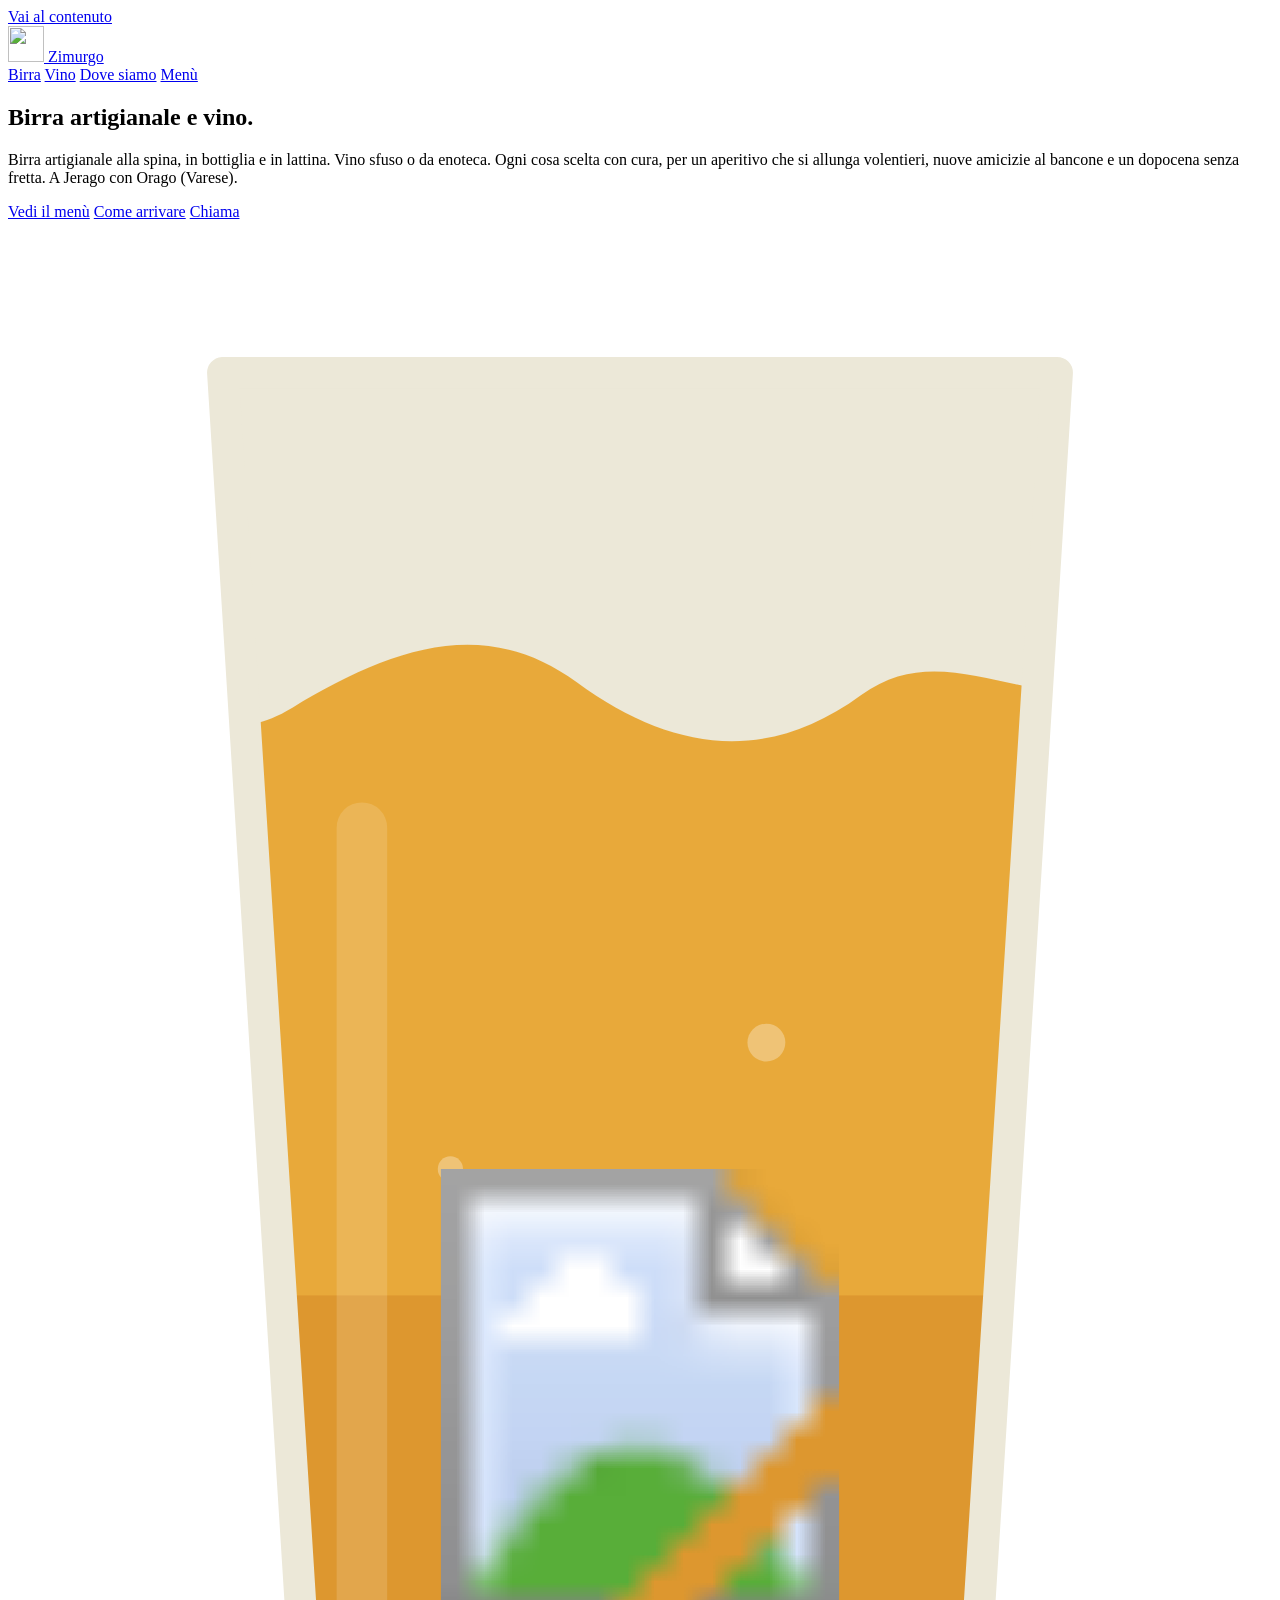
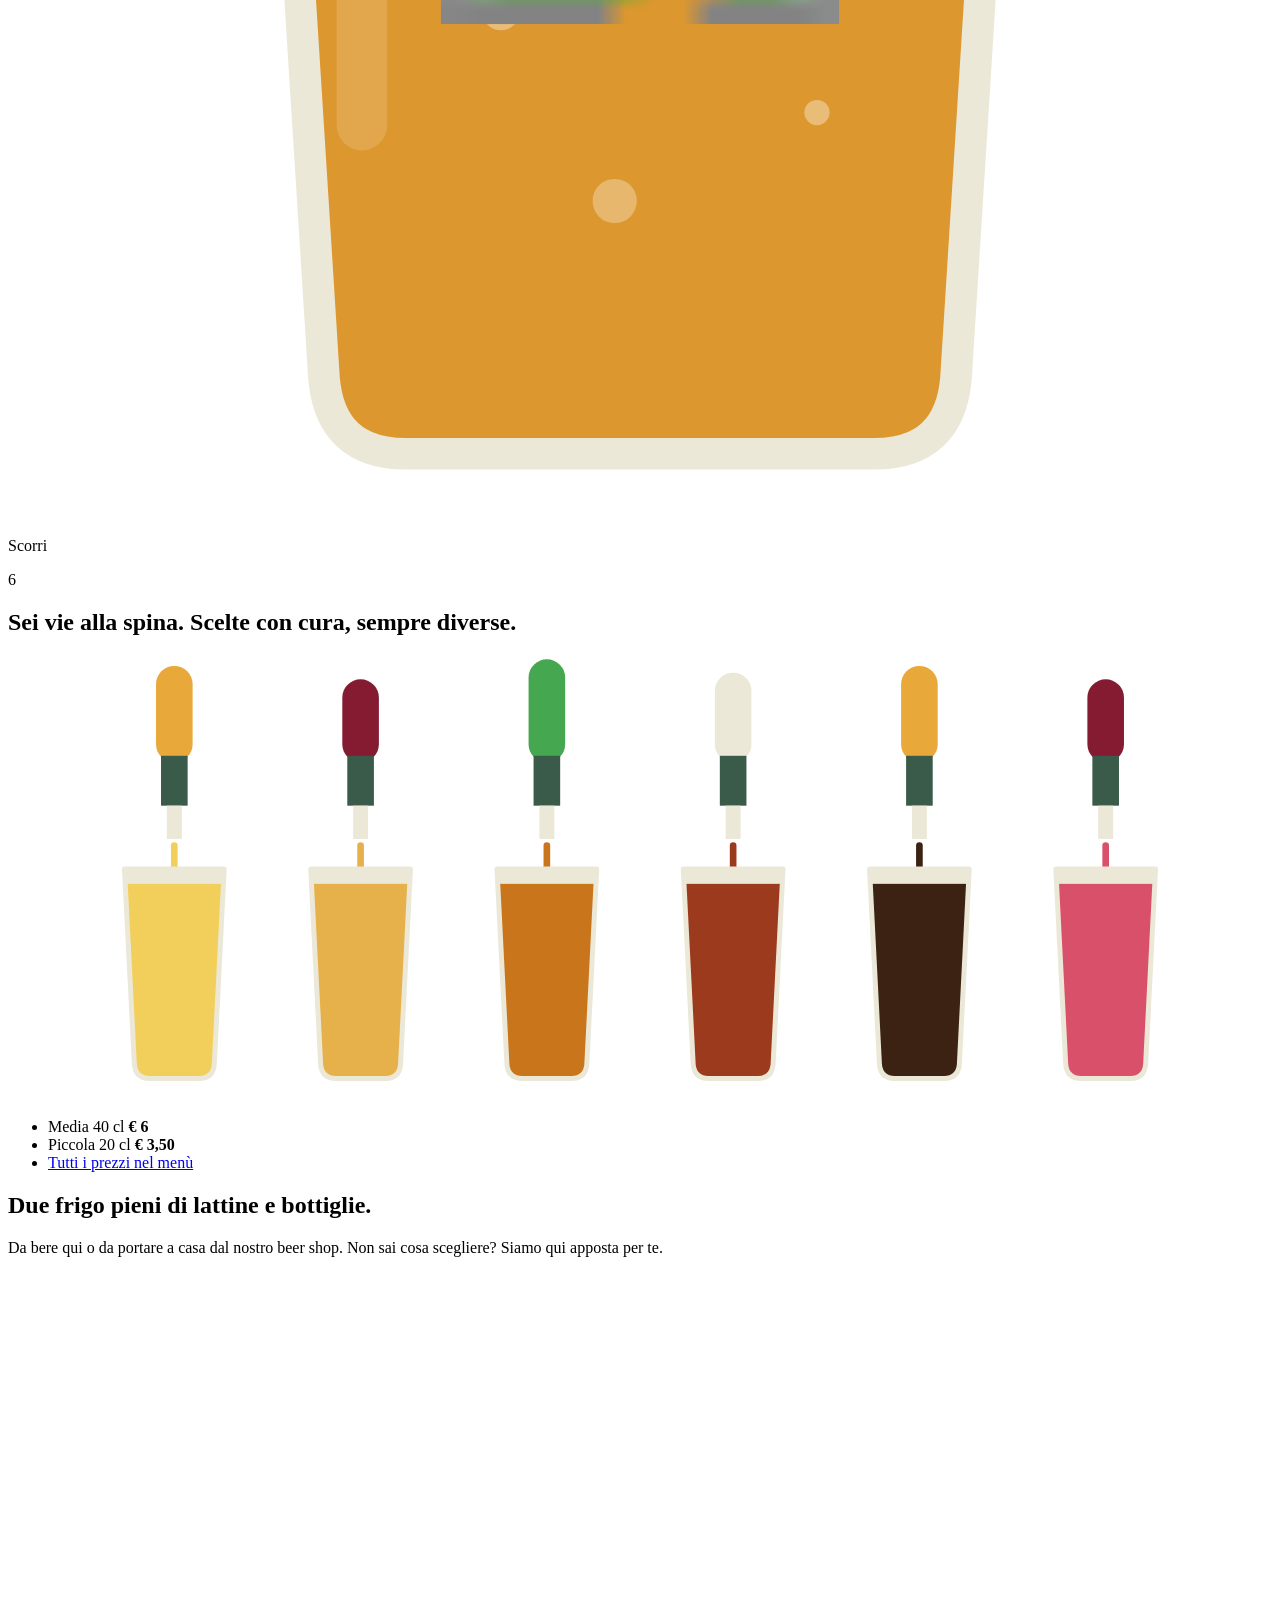
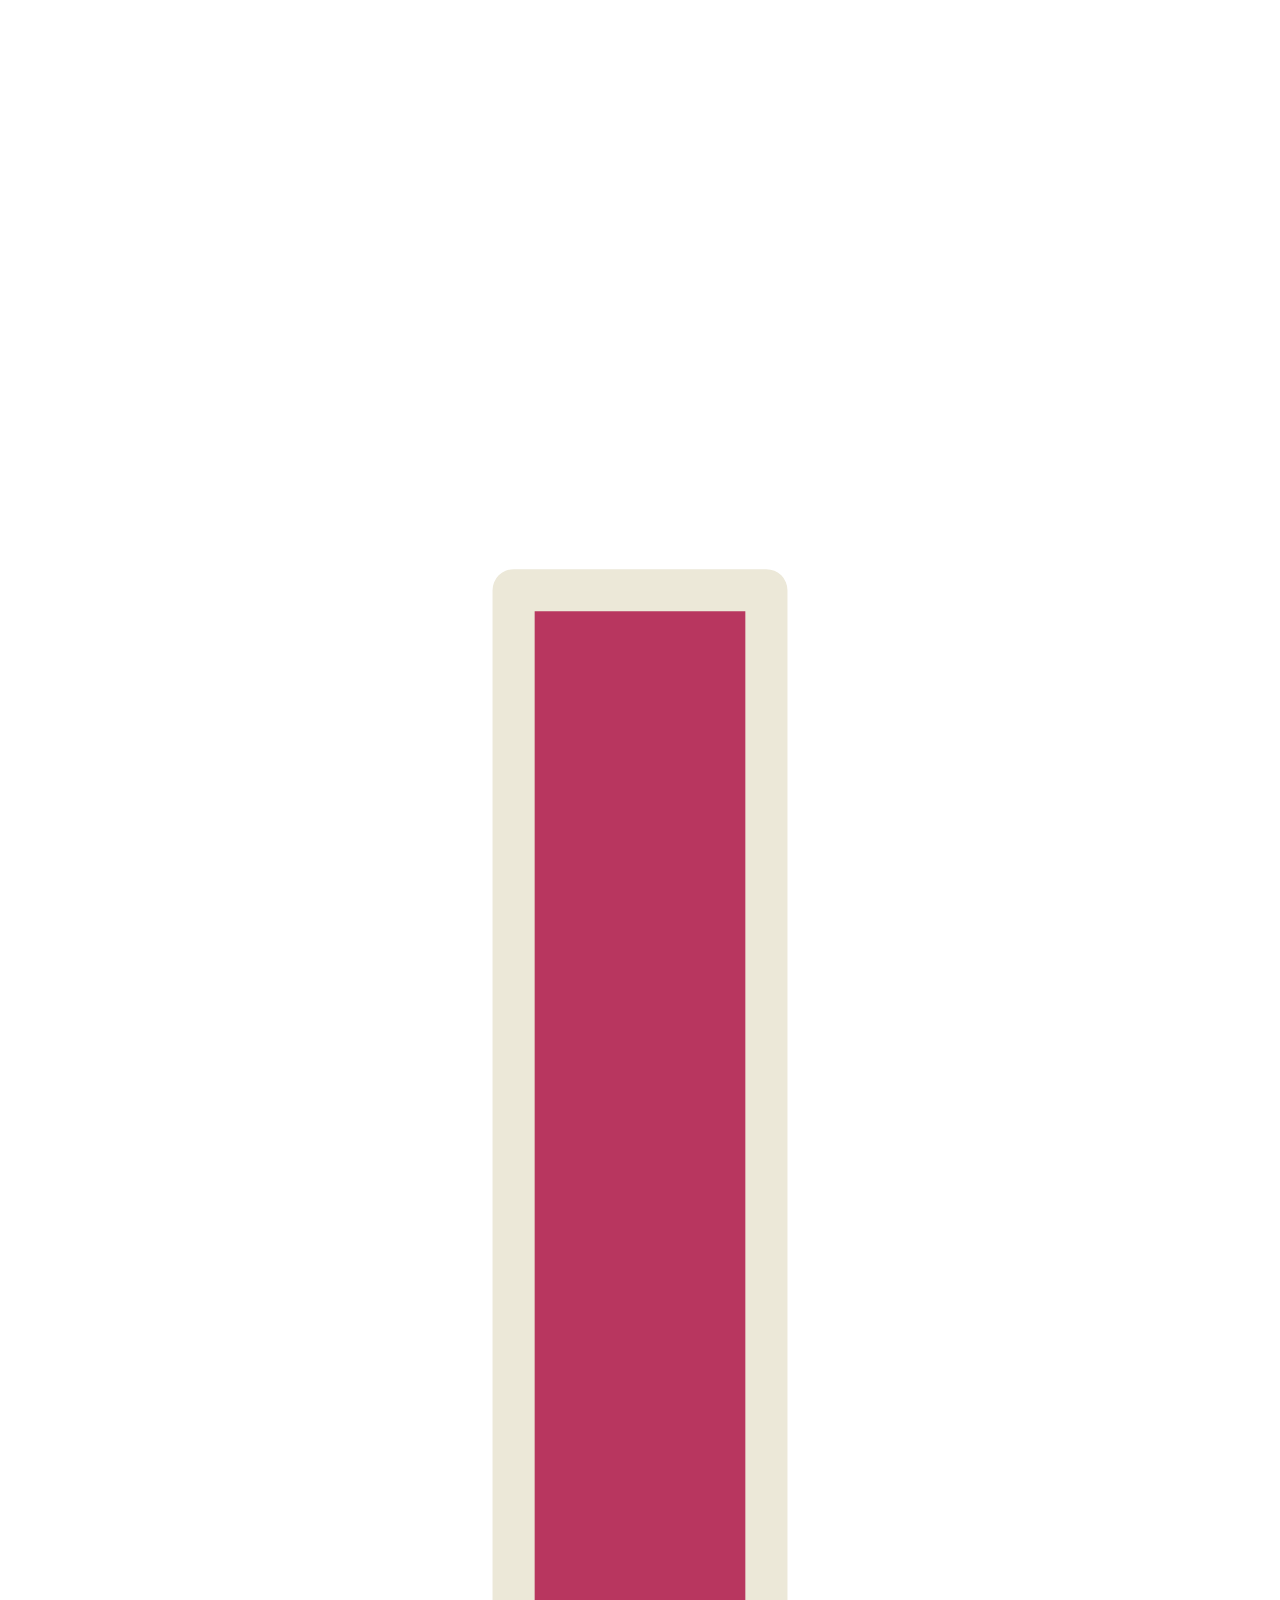
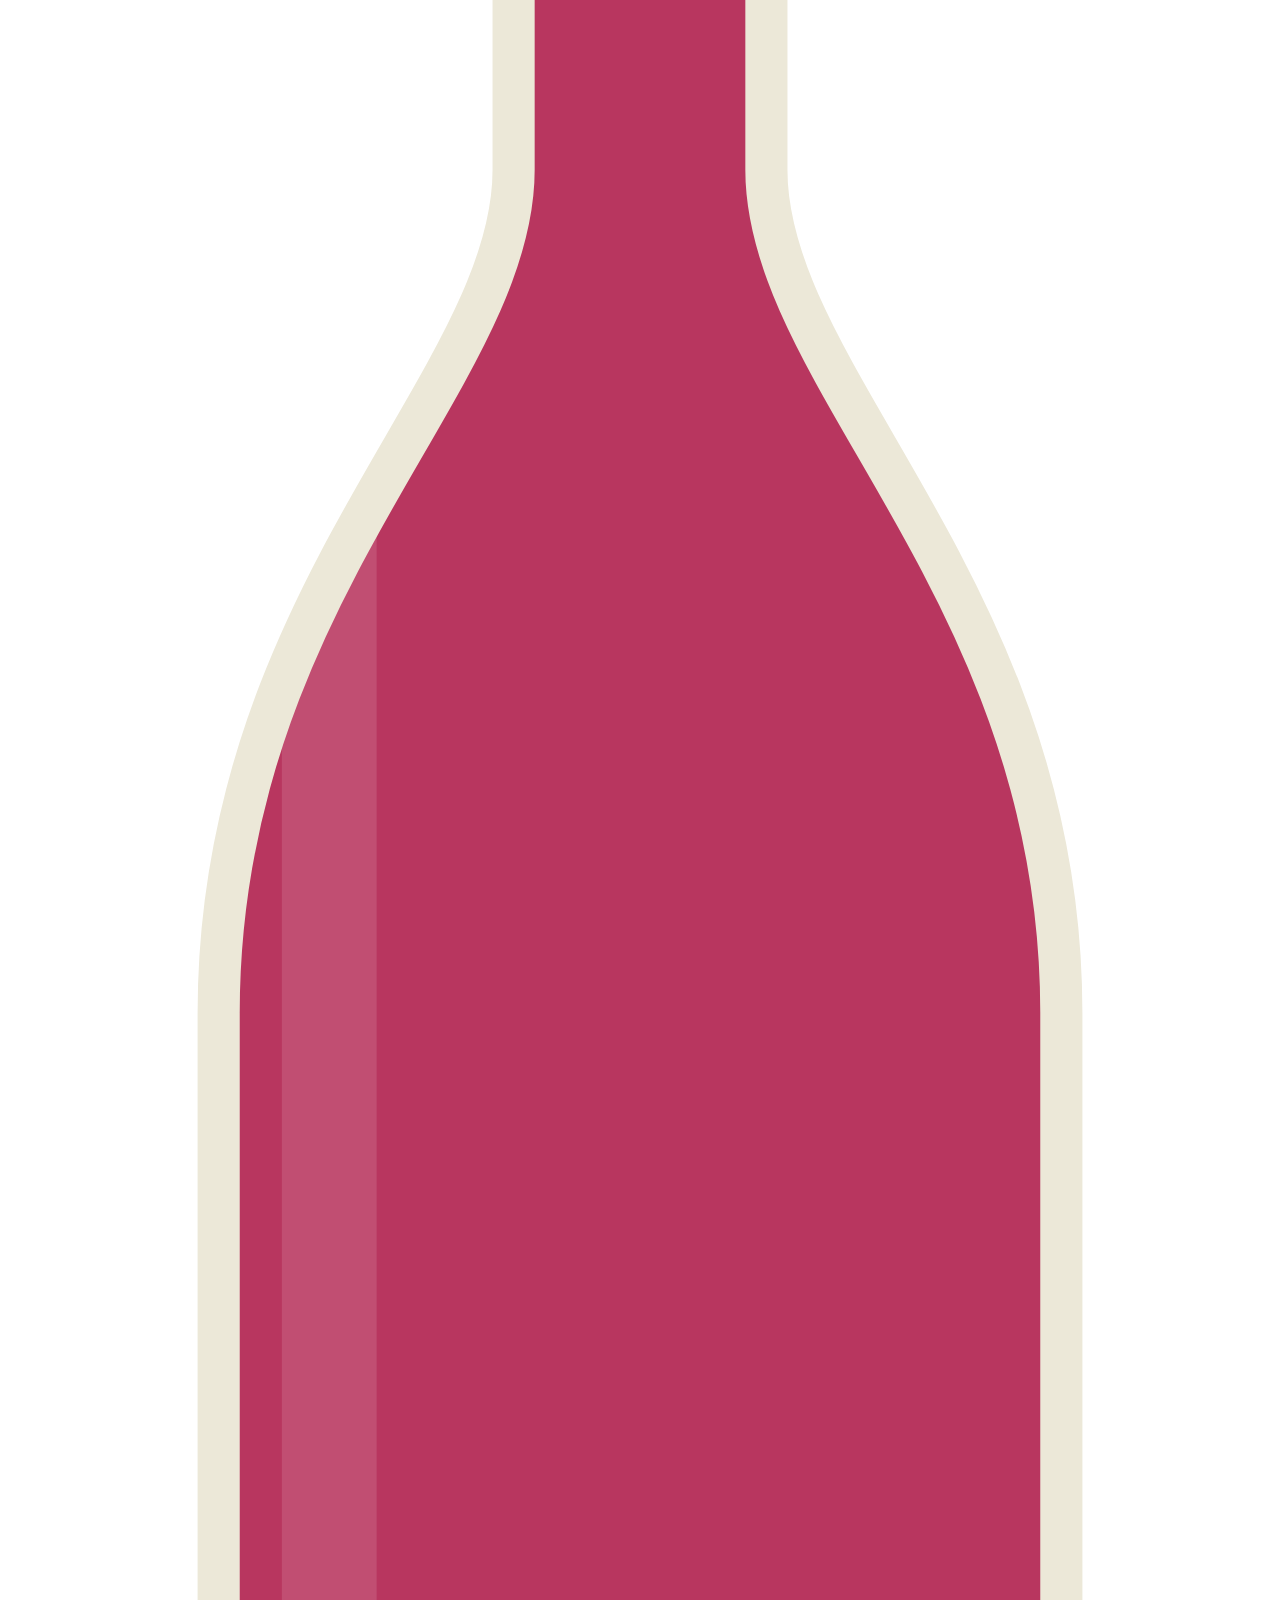
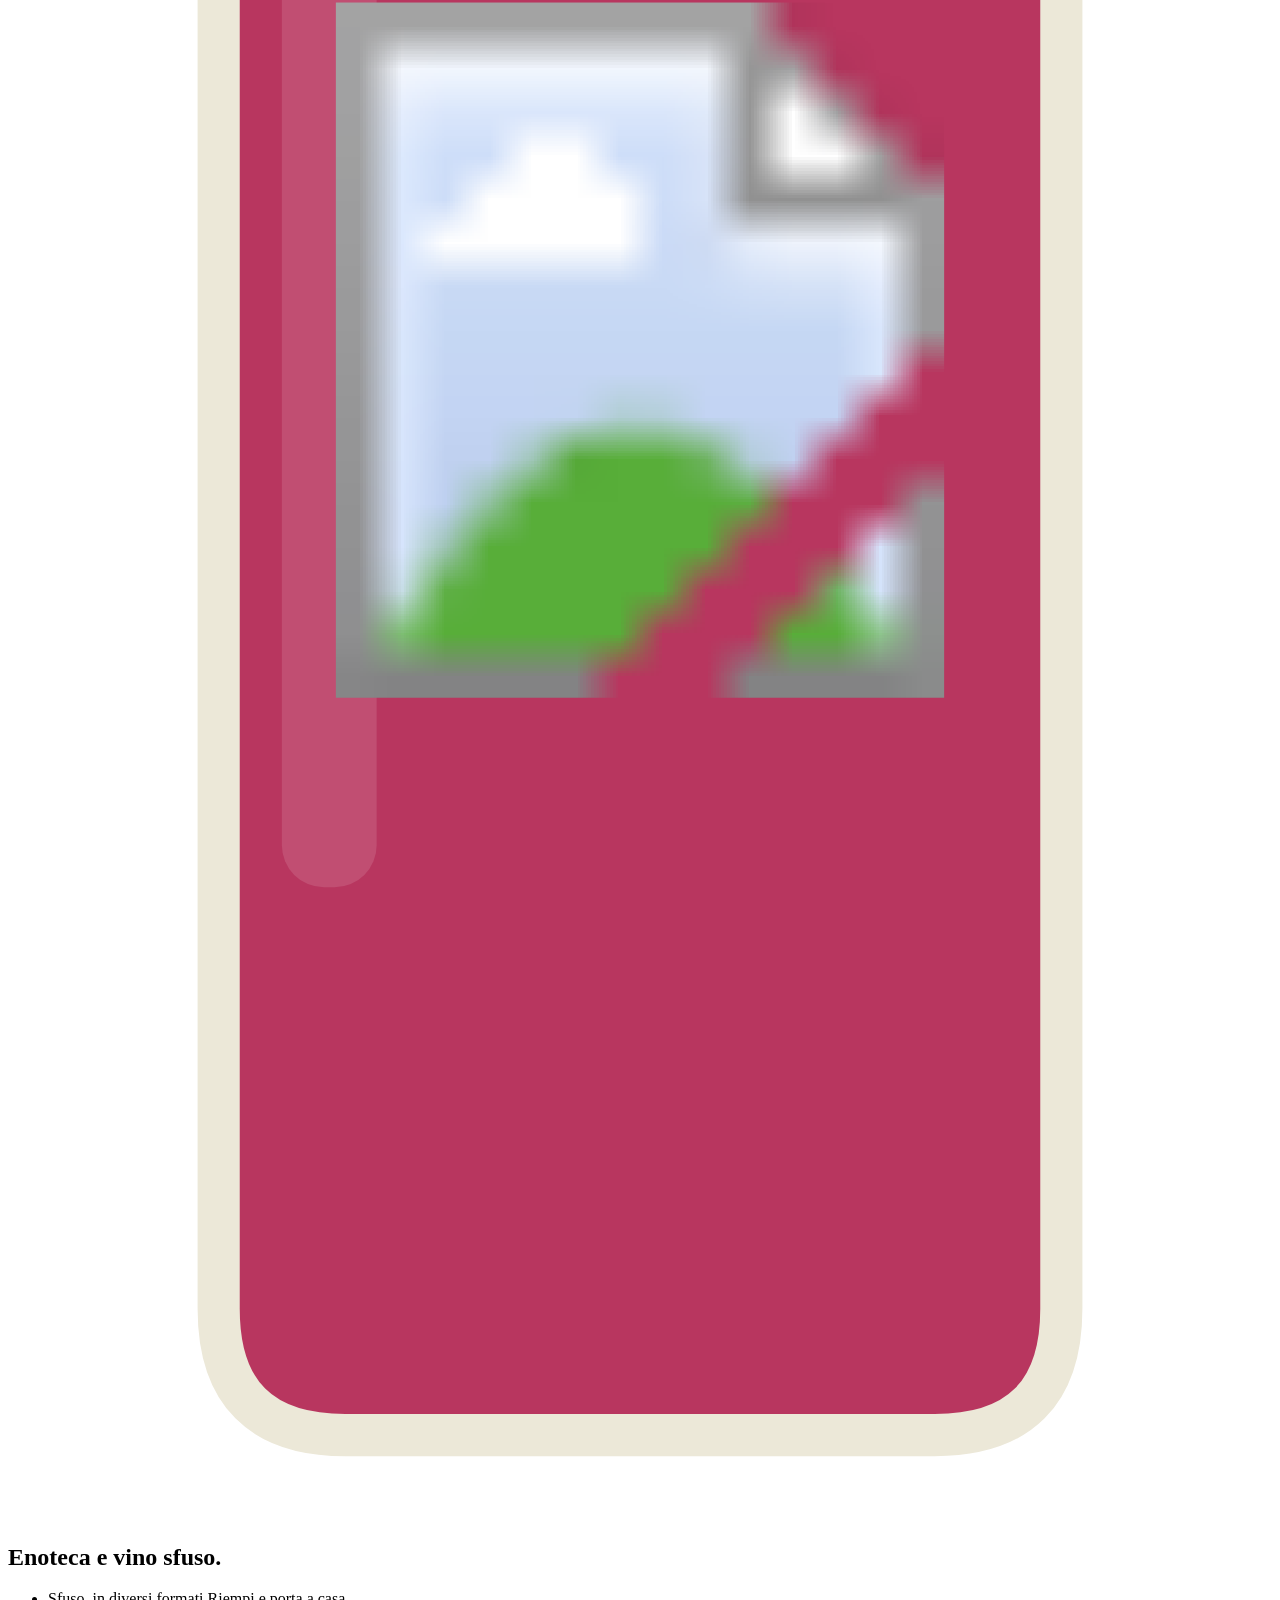
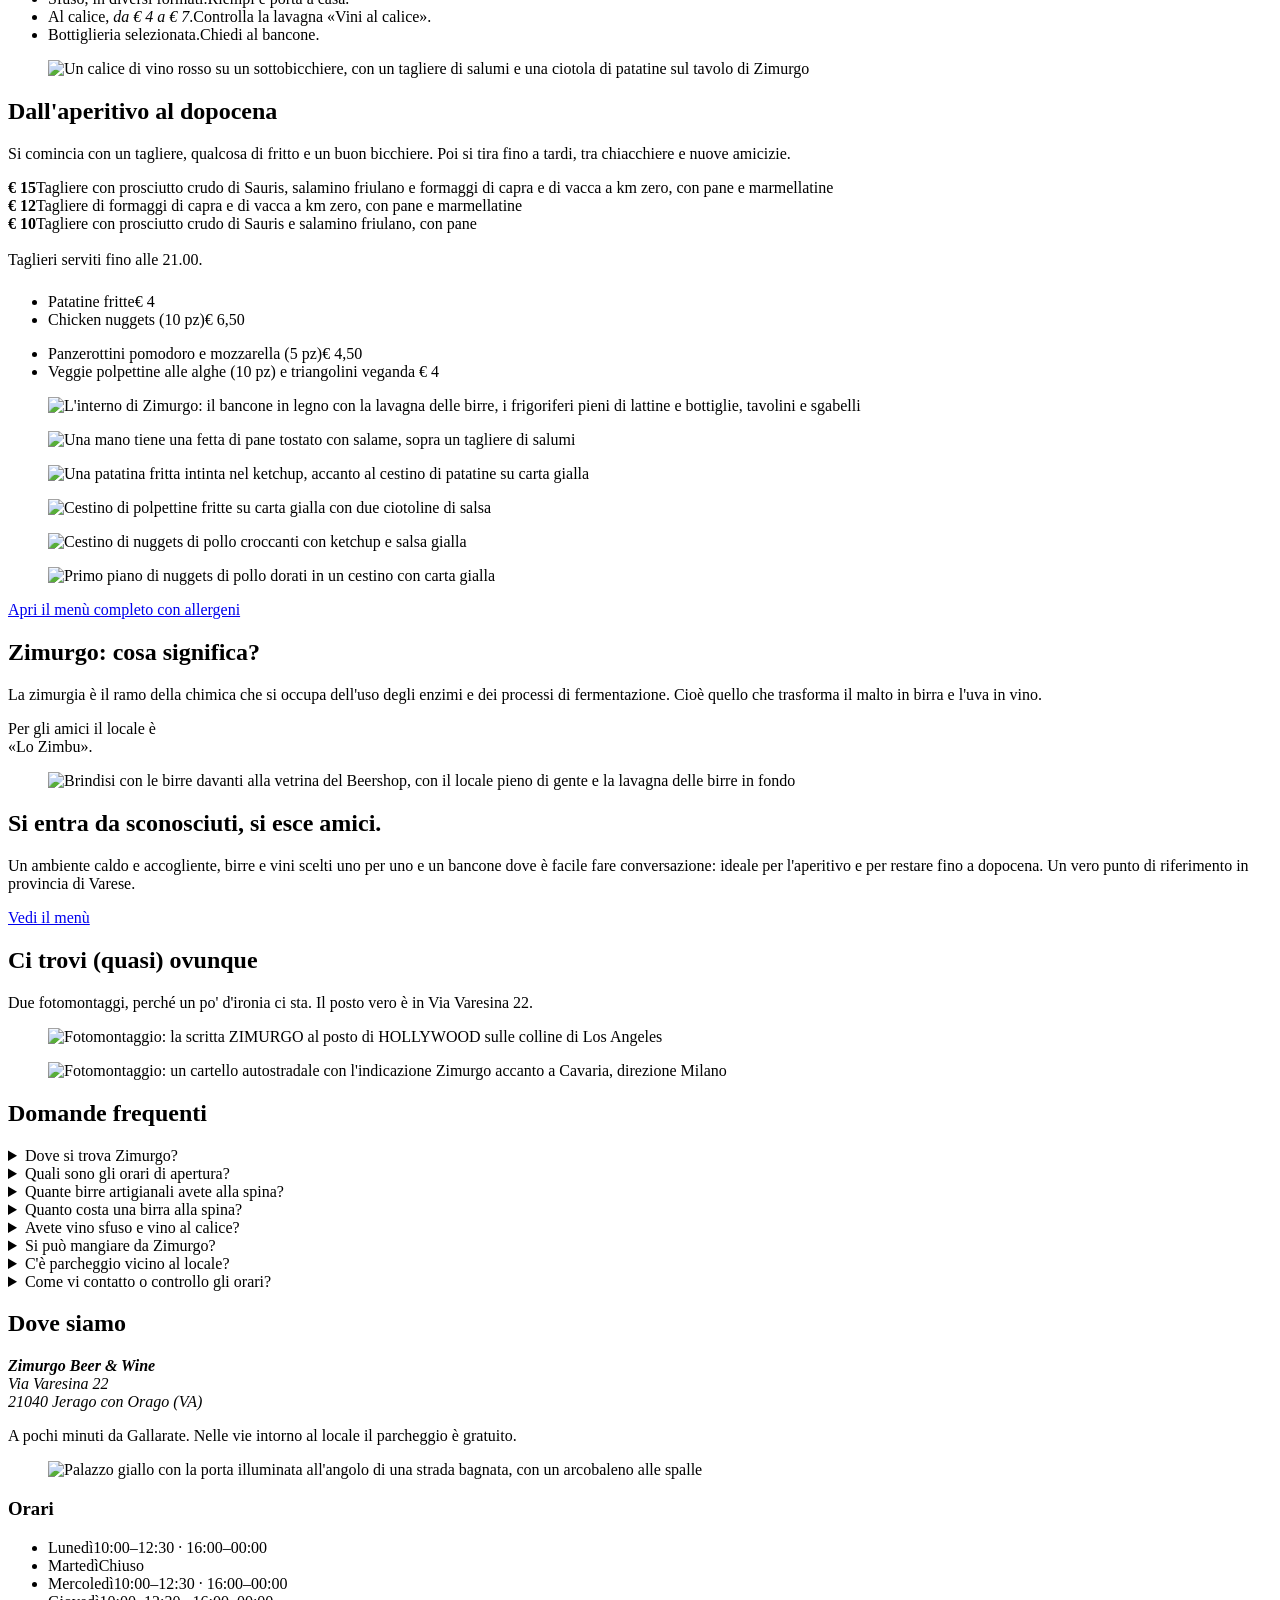
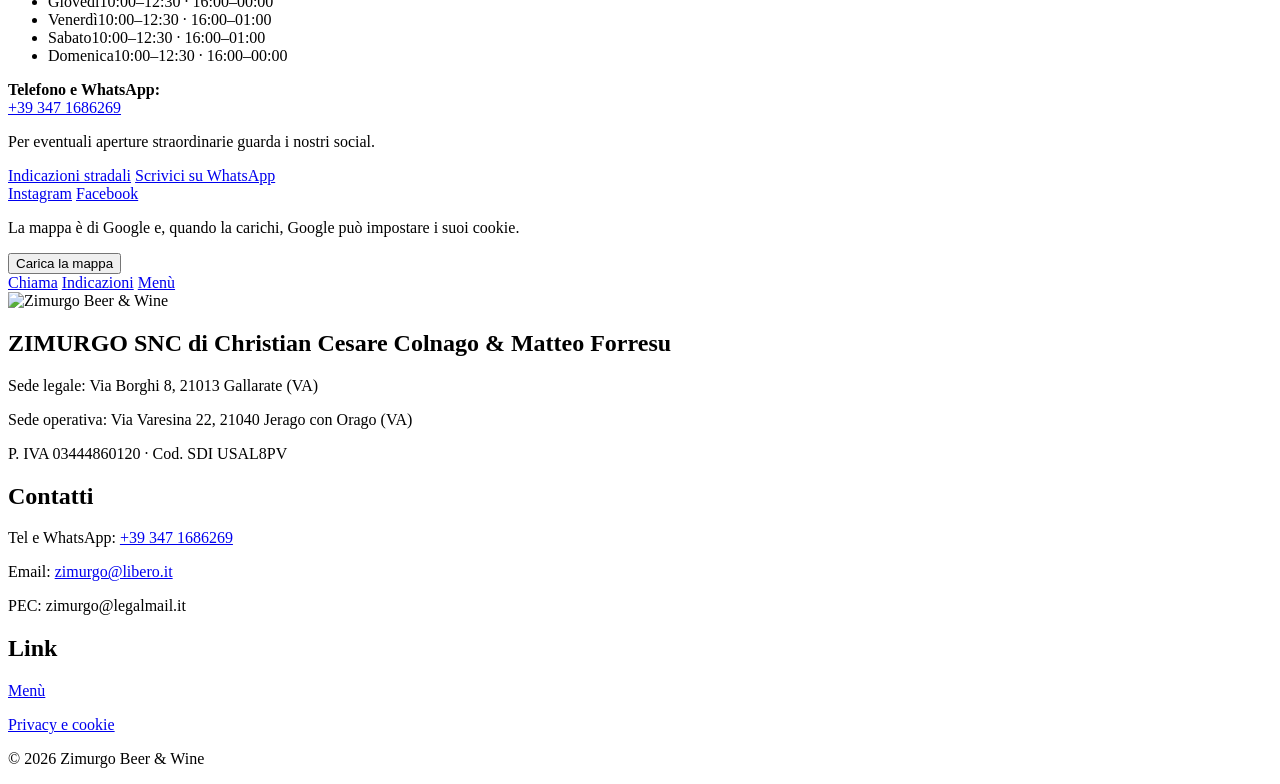
==== index.html @ d8962cb6 "Add files via upload" ====
<!doctype html>
<html lang="it">
<head>
<meta charset="utf-8">
<meta name="viewport" content="width=device-width, initial-scale=1">
<title>Zimurgo Beer &amp; Wine | Birra artigianale e vino a Jerago con Orago (Varese)</title>
<meta name="description" content="Birreria artigianale, enoteca e beer shop a Jerago con Orago (VA), vicino a Gallarate: 6 birre alla spina in rotazione, lattine e bottiglie, vino sfuso e al calice, taglieri e aperitivo.">
<link rel="canonical" href="https://www.zimurgo.it/">
<meta name="theme-color" content="#0f1f18">
<meta name="robots" content="index, follow, max-image-preview:large, max-snippet:-1">
<link rel="icon" href="favicon-32.png" sizes="32x32" type="image/png">
<link rel="icon" href="icon-192.png" sizes="192x192" type="image/png">
<link rel="apple-touch-icon" href="apple-touch-icon.png">
<link rel="preload" href="assets/fonts/display-black.woff" as="font" type="font/woff" crossorigin>
<link rel="stylesheet" href="assets/style.css">
<link rel="stylesheet" href="assets/scenes.css">

<meta property="og:type" content="website">
<meta property="og:locale" content="it_IT">
<meta property="og:site_name" content="Zimurgo Beer &amp; Wine">
<meta property="og:title" content="Zimurgo Beer &amp; Wine | Birra artigianale e vino a Jerago con Orago">
<meta property="og:description" content="6 birre artigianali alla spina in rotazione, lattine e bottiglie, vino sfuso e al calice. Birreria artigianale, beer shop ed enoteca in provincia di Varese.">
<meta property="og:url" content="https://www.zimurgo.it/">
<meta property="og:image" content="https://www.zimurgo.it/og-image.png">
<meta property="og:image:width" content="1200">
<meta property="og:image:height" content="630">
<meta property="og:image:alt" content="Zimurgo Beer &amp; Wine: birra artigianale e vino, alla spina e in bottiglia">
<meta name="twitter:card" content="summary_large_image">

<script type="application/ld+json">
{
  "@context": "https://schema.org",
  "@graph": [
    {
      "@type": ["BarOrPub", "LiquorStore"],
      "@id": "https://www.zimurgo.it/#locale",
      "name": "Zimurgo Beer & Wine",
      "alternateName": ["Zimurgo Beer Shop", "Lo Zimbu", "Zimurgo"],
      "description": "Birreria artigianale, beer shop ed enoteca a Jerago con Orago (Varese): birra artigianale alla spina (6 vie in rotazione), lattine e bottiglie, vino sfuso, vino al calice e bottiglieria selezionata. Taglieri e fritti per aperitivo e dopocena.",
      "url": "https://www.zimurgo.it/",
      "image": [
        "https://www.zimurgo.it/og-image.png",
        "https://www.zimurgo.it/images/interno-bancone.webp",
        "https://www.zimurgo.it/images/brindisi.webp",
        "https://www.zimurgo.it/images/vino-tagliere.webp"
      ],
      "logo": "https://www.zimurgo.it/assets/logo-verde.png",
      "telephone": "+39 347 1686269",
      "email": "zimurgo@libero.it",
      "priceRange": "€3–€15",
      "openingHoursSpecification": [
        { "@type": "OpeningHoursSpecification", "dayOfWeek": ["Monday", "Wednesday", "Thursday", "Friday", "Saturday", "Sunday"], "opens": "10:00", "closes": "12:30" },
        { "@type": "OpeningHoursSpecification", "dayOfWeek": ["Sunday", "Monday", "Wednesday", "Thursday"], "opens": "16:00", "closes": "00:00" },
        { "@type": "OpeningHoursSpecification", "dayOfWeek": ["Friday", "Saturday"], "opens": "16:00", "closes": "01:00" }
      ],
      "servesCuisine": ["Birra artigianale", "Vino", "Taglieri", "Finger food"],
      "hasMenu": "https://www.zimurgo.it/menu.html",
      "address": {
        "@type": "PostalAddress",
        "streetAddress": "Via Varesina 22",
        "addressLocality": "Jerago con Orago",
        "addressRegion": "VA",
        "postalCode": "21040",
        "addressCountry": "IT"
      },
      "areaServed": ["Jerago con Orago", "Gallarate", "Provincia di Varese"],
      "sameAs": [
        "https://www.instagram.com/zimurgobeer/",
        "https://www.facebook.com/745398318873587"
      ],
      "parentOrganization": { "@id": "https://www.zimurgo.it/#azienda" }
    },
    {
      "@type": "Organization",
      "@id": "https://www.zimurgo.it/#azienda",
      "legalName": "ZIMURGO SNC DI CHRISTIAN CESARE COLNAGO & MATTEO FORRESU",
      "name": "Zimurgo Beer & Wine",
      "vatID": "IT03444860120",
      "url": "https://www.zimurgo.it/",
      "email": "zimurgo@libero.it",
      "telephone": "+39 347 1686269"
    },
    {
      "@type": "WebSite",
      "@id": "https://www.zimurgo.it/#sito",
      "url": "https://www.zimurgo.it/",
      "name": "Zimurgo Beer & Wine",
      "inLanguage": "it-IT",
      "publisher": { "@id": "https://www.zimurgo.it/#azienda" }
    },
    {
      "@type": "FAQPage",
      "mainEntity": [
        {
          "@type": "Question",
          "name": "Dove si trova Zimurgo?",
          "acceptedAnswer": { "@type": "Answer", "text": "Zimurgo Beer & Wine è in Via Varesina 22 a Jerago con Orago (VA), a pochi minuti da Gallarate e facilmente raggiungibile da tutta la provincia di Varese." }
        },
        {
          "@type": "Question",
          "name": "Quali sono gli orari di apertura di Zimurgo?",
          "acceptedAnswer": { "@type": "Answer", "text": "Martedì chiuso. Gli altri giorni siamo aperti la mattina dalle 10:00 alle 12:30 e il pomeriggio e la sera dalle 16:00 alle 00:00 da domenica a giovedì, dalle 16:00 all'1:00 il venerdì e il sabato. Per aperture straordinarie guarda Instagram e Facebook." }
        },
        {
          "@type": "Question",
          "name": "Quante birre artigianali avete alla spina?",
          "acceptedAnswer": { "@type": "Answer", "text": "Sei vie alla spina in continua rotazione, più due frigoriferi pieni di lattine e bottiglie di birra artigianale. L'elenco aggiornato è sulla lavagna in locale." }
        },
        {
          "@type": "Question",
          "name": "Quanto costa una birra alla spina?",
          "acceptedAnswer": { "@type": "Answer", "text": "La birra media da 40 cl costa 6 euro e la piccola da 20 cl costa 3,50 euro. Per le birre contrassegnate sulla lavagna il prezzo sale a 6,50 o 7 euro (40 cl) e a 4 o 4,50 euro (20 cl)." }
        },
        {
          "@type": "Question",
          "name": "Avete vino sfuso e vino al calice?",
          "acceptedAnswer": { "@type": "Answer", "text": "Sì. Il vino sfuso è disponibile in diversi formati, i vini in mescita al calice vanno da 4 a 7 euro e c'è anche una bottiglieria selezionata." }
        },
        {
          "@type": "Question",
          "name": "Si può mangiare da Zimurgo?",
          "acceptedAnswer": { "@type": "Answer", "text": "Sì: taglieri di prosciutto crudo, salame e formaggi (fino alle 21.00), patatine fritte, chicken nuggets, polpettine veggie, panzerottini e triangolini vegani, con diverse salse." }
        },
        {
          "@type": "Question",
          "name": "C'è parcheggio vicino al locale?",
          "acceptedAnswer": { "@type": "Answer", "text": "Sì, nelle vie intorno al locale il parcheggio è gratuito." }
        },
        {
          "@type": "Question",
          "name": "Come si contatta Zimurgo?",
          "acceptedAnswer": { "@type": "Answer", "text": "Telefono e WhatsApp: +39 347 1686269. Per eventuali aperture straordinarie ci sono le pagine Instagram (@zimurgobeer) e Facebook." }
        }
      ]
    }
  ]
}
</script>
</head>
<body>
<a class="skip" href="#contenuto">Vai al contenuto</a>

<header class="site-head">
  <div class="wrap">
    <a class="brand" href="./" aria-label="Zimurgo Beer &amp; Wine, home">
      <img src="assets/logo-verde-sm.png" alt="" width="36" height="36">
      Zimurgo
    </a>
    <nav class="nav" aria-label="Principale">
      <a href="#birra">Birra</a>
      <a href="#vino">Vino</a>
      <a href="#dove">Dove siamo</a>
      <a class="nav-pill" href="menu.html">Menù</a>
    </nav>
  </div>
</header>

<main id="contenuto">

<section class="scene scene--hero" data-scene="hero" style="--h:320svh">
  <div class="stage">
    <div class="hero-copy">
      <h1>Birra artigianale e vino.</h1>
      <p class="lead">Birra artigianale alla spina, in bottiglia e in lattina. Vino sfuso o da enoteca. Ogni cosa scelta con cura, per un aperitivo che si allunga volentieri, nuove amicizie al bancone e un dopocena senza fretta. A Jerago con Orago (Varese).</p>
      <div class="btn-row">
        <a class="btn btn--main" href="menu.html">Vedi il menù</a>
        <a class="btn" href="https://www.google.com/maps/dir/?api=1&amp;destination=Via+Varesina+22,+21040+Jerago+con+Orago+VA" target="_blank" rel="noopener">Come arrivare</a>
        <a class="btn" href="tel:+393471686269" target="_top">Chiama</a>
      </div>
    </div>
    <div class="glass" aria-hidden="true">
      <svg viewBox="0 0 200 300">
        <defs><clipPath id="pint"><path d="M34 24H166L150 278Q149 290 137 290H63Q51 290 50 278Z"/></clipPath></defs>
        <g clip-path="url(#pint)">
          <rect x="20" y="60" width="160" height="240" fill="#e8a93a"/>
          <rect x="20" y="170" width="160" height="130" fill="#c9751c" opacity=".35"/>
          <path d="M20 24H180V70C165 82 150 64 135 75S105 84 90 73 60 68 45 77 28 70 20 72Z" fill="#ece8d8"/>
          <circle cx="78" cy="220" r="3" fill="#fff" opacity=".35"/><circle cx="112" cy="190" r="2.5" fill="#fff" opacity=".35"/><circle cx="96" cy="250" r="3.5" fill="#fff" opacity=".3"/><circle cx="128" cy="236" r="2" fill="#fff" opacity=".35"/><circle cx="70" cy="150" r="2" fill="#fff" opacity=".3"/><circle cx="120" cy="130" r="3" fill="#fff" opacity=".3"/>
          <image href="assets/logo-verde.png" x="64" y="150" width="72" height="72"/>
          <rect x="52" y="92" width="8" height="150" rx="4" fill="#fff" opacity=".14"/>
        </g>
        <path d="M34 24H166L150 278Q149 290 137 290H63Q51 290 50 278Z" fill="none" stroke="#ece8d8" stroke-width="5" stroke-linejoin="round"/>
      </svg>
    </div>
    <div class="flood" aria-hidden="true"></div>
    <p class="scroll-hint" aria-hidden="true">Scorri</p>
  </div>
</section>

<section class="scene scene--taps" id="birra" data-scene="taps" style="--h:380svh">
  <div class="stage">
    <div class="fade-in" aria-hidden="true"></div>
    <p class="big-num" aria-hidden="true">6</p>
    <h2><span class="sr">Sei </span>vie alla spina. Scelte con cura, sempre diverse.</h2>
    <svg class="tapsvg" viewBox="0 0 760 266" role="img" aria-label="Sei vie alla spina, sei bicchieri: chiara, torbida, ambrata, rossa, scura, acida"><defs><clipPath id="gl0"><path d="M70 128H130L124 246Q123 254 115 254H85Q77 254 76 246Z"/></clipPath><clipPath id="gl1"><path d="M182 128H242L236 246Q235 254 227 254H197Q189 254 188 246Z"/></clipPath><clipPath id="gl2"><path d="M294 128H354L348 246Q347 254 339 254H309Q301 254 300 246Z"/></clipPath><clipPath id="gl3"><path d="M406 128H466L460 246Q459 254 451 254H421Q413 254 412 246Z"/></clipPath><clipPath id="gl4"><path d="M518 128H578L572 246Q571 254 563 254H533Q525 254 524 246Z"/></clipPath><clipPath id="gl5"><path d="M630 128H690L684 246Q683 254 675 254H645Q637 254 636 246Z"/></clipPath></defs>
        <g class="tap" data-i="0"><rect x="89" y="6" width="22" height="58" rx="11" fill="#e8a93a"/><rect x="92" y="60" width="16" height="30" fill="#3a5a4a"/><rect x="95.5" y="90" width="9" height="20" fill="#ece8d8"/><rect class="stream" x="98" y="112" width="4" height="140" rx="2" fill="#f2cf5b"/><g clip-path="url(#gl0)"><g class="liq"><rect x="68" y="128" width="64" height="132" fill="#f2cf5b"/><rect x="68" y="128" width="64" height="9" fill="#ece8d8"/></g></g><path d="M70 128H130L124 246Q123 254 115 254H85Q77 254 76 246Z" fill="none" stroke="#ece8d8" stroke-width="3" stroke-linejoin="round"/></g>
        <g class="tap" data-i="1"><rect x="201" y="14" width="22" height="50" rx="11" fill="#841b30"/><rect x="204" y="60" width="16" height="30" fill="#3a5a4a"/><rect x="207.5" y="90" width="9" height="20" fill="#ece8d8"/><rect class="stream" x="210" y="112" width="4" height="140" rx="2" fill="#e6b04a"/><g clip-path="url(#gl1)"><g class="liq"><rect x="180" y="128" width="64" height="132" fill="#e6b04a"/><rect x="180" y="128" width="64" height="9" fill="#ece8d8"/></g></g><path d="M182 128H242L236 246Q235 254 227 254H197Q189 254 188 246Z" fill="none" stroke="#ece8d8" stroke-width="3" stroke-linejoin="round"/></g>
        <g class="tap" data-i="2"><rect x="313" y="2" width="22" height="62" rx="11" fill="#45a74f"/><rect x="316" y="60" width="16" height="30" fill="#3a5a4a"/><rect x="319.5" y="90" width="9" height="20" fill="#ece8d8"/><rect class="stream" x="322" y="112" width="4" height="140" rx="2" fill="#c9751c"/><g clip-path="url(#gl2)"><g class="liq"><rect x="292" y="128" width="64" height="132" fill="#c9751c"/><rect x="292" y="128" width="64" height="9" fill="#ece8d8"/></g></g><path d="M294 128H354L348 246Q347 254 339 254H309Q301 254 300 246Z" fill="none" stroke="#ece8d8" stroke-width="3" stroke-linejoin="round"/></g>
        <g class="tap" data-i="3"><rect x="425" y="10" width="22" height="54" rx="11" fill="#ece8d8"/><rect x="428" y="60" width="16" height="30" fill="#3a5a4a"/><rect x="431.5" y="90" width="9" height="20" fill="#ece8d8"/><rect class="stream" x="434" y="112" width="4" height="140" rx="2" fill="#9c3a1d"/><g clip-path="url(#gl3)"><g class="liq"><rect x="404" y="128" width="64" height="132" fill="#9c3a1d"/><rect x="404" y="128" width="64" height="9" fill="#ece8d8"/></g></g><path d="M406 128H466L460 246Q459 254 451 254H421Q413 254 412 246Z" fill="none" stroke="#ece8d8" stroke-width="3" stroke-linejoin="round"/></g>
        <g class="tap" data-i="4"><rect x="537" y="6" width="22" height="58" rx="11" fill="#e8a93a"/><rect x="540" y="60" width="16" height="30" fill="#3a5a4a"/><rect x="543.5" y="90" width="9" height="20" fill="#ece8d8"/><rect class="stream" x="546" y="112" width="4" height="140" rx="2" fill="#3b2212"/><g clip-path="url(#gl4)"><g class="liq"><rect x="516" y="128" width="64" height="132" fill="#3b2212"/><rect x="516" y="128" width="64" height="9" fill="#ece8d8"/></g></g><path d="M518 128H578L572 246Q571 254 563 254H533Q525 254 524 246Z" fill="none" stroke="#ece8d8" stroke-width="3" stroke-linejoin="round"/></g>
        <g class="tap" data-i="5"><rect x="649" y="14" width="22" height="50" rx="11" fill="#841b30"/><rect x="652" y="60" width="16" height="30" fill="#3a5a4a"/><rect x="655.5" y="90" width="9" height="20" fill="#ece8d8"/><rect class="stream" x="658" y="112" width="4" height="140" rx="2" fill="#d9506b"/><g clip-path="url(#gl5)"><g class="liq"><rect x="628" y="128" width="64" height="132" fill="#d9506b"/><rect x="628" y="128" width="64" height="9" fill="#ece8d8"/></g></g><path d="M630 128H690L684 246Q683 254 675 254H645Q637 254 636 246Z" fill="none" stroke="#ece8d8" stroke-width="3" stroke-linejoin="round"/></g>
        </svg>
    <ul class="chips">
      <li>Media 40 cl <strong>€ 6</strong></li>
      <li>Piccola 20 cl <strong>€ 3,50</strong></li>
      <li><a href="menu.html">Tutti i prezzi nel menù</a></li>
    </ul>
  </div>
</section>

<section class="scene scene--fridges" data-scene="fridges" style="--h:260svh">
  <div class="stage">
    <h2>Due frigo pieni di lattine e bottiglie.</h2>
    <p class="lead">Da bere qui o da portare a casa dal nostro beer shop. Non sai cosa scegliere? Siamo qui apposta per te.</p>
    <svg class="fridges" id="fridges" viewBox="0 0 640 420" role="img" aria-label="Due frigoriferi pieni di lattine e bottiglie"></svg>
  </div>
</section>

<section class="scene scene--wine" id="vino" data-scene="wine" style="--h:320svh">
  <div class="stage">
    <div class="wine-grid">
      <div class="wine-bottle" aria-hidden="true">
        <svg viewBox="0 0 120 400">
          <defs><clipPath id="bottle"><path d="M48 8H72V120C72 140 100 160 100 200V380Q100 392 88 392H32Q20 392 20 380V200C20 160 48 140 48 120Z"/></clipPath></defs>
          <g clip-path="url(#bottle)"><g class="wine-fill"><rect x="0" y="0" width="120" height="420" fill="#b8365f"/><rect x="0" y="0" width="120" height="6" fill="#ea8fa8" opacity=".7"/><rect x="26" y="40" width="9" height="300" rx="4" fill="#fff" opacity=".12"/></g></g>
          <image href="assets/logo-vino.png" x="27" y="256" width="66" height="66"/>
          <path d="M48 8H72V120C72 140 100 160 100 200V380Q100 392 88 392H32Q20 392 20 380V200C20 160 48 140 48 120Z" fill="none" stroke="#ece8d8" stroke-width="4" stroke-linejoin="round"/>
        </svg>
      </div>
      <div>
        <h2>Enoteca e vino sfuso.</h2>
        <ul class="wine-lines">
          <li>Sfuso, in diversi formati.<span>Riempi e porta a casa.</span></li>
          <li>Al calice, <em>da € 4 a € 7</em>.<span>Controlla la lavagna «Vini al calice».</span></li>
          <li>Bottiglieria selezionata.<span>Chiedi al bancone.</span></li>
        </ul>
      </div>
    </div>
  </div>
</section>

<section class="band" aria-label="Un calice e un tagliere">
  <div class="wrap">
    <figure class="photo photo--wide">
      <img src="images/vino-tagliere.webp" alt="Un calice di vino rosso su un sottobicchiere, con un tagliere di salumi e una ciotola di patatine sul tavolo di Zimurgo" width="806" height="449" loading="lazy">
    </figure>
  </div>
</section>

<section class="section" id="aperitivo">
  <div class="wrap">
    <div class="section-head">
      <h2>Dall'aperitivo al dopocena</h2>
      <p>Si comincia con un tagliere, qualcosa di fritto e un buon bicchiere. Poi si tira fino a tardi, tra chiacchiere e nuove amicizie.</p>
    </div>
    <div class="price-grid">
      <div class="price-card"><b>€ 15</b><span>Tagliere con prosciutto crudo di Sauris, salamino friulano e formaggi di capra e di vacca a km zero, con pane e marmellatine</span></div>
      <div class="price-card"><b>€ 12</b><span>Tagliere di formaggi di capra e di vacca a km zero, con pane e marmellatine</span></div>
      <div class="price-card"><b>€ 10</b><span>Tagliere con prosciutto crudo di Sauris e salamino friulano, con pane</span></div>
    </div>
    <p class="muted" style="margin-top:18px">Taglieri serviti fino alle 21.00.</p>
    <div class="glance" style="margin-top:24px">
      <ul class="facts">
        <li><span>Patatine fritte</span><span>€ 4</span></li>
        <li><span>Chicken nuggets (10 pz)</span><span>€ 6,50</span></li>
      </ul>
      <ul class="facts">
        <li><span>Panzerottini pomodoro e mozzarella (5 pz)</span><span>€ 4,50</span></li>
        <li><span>Veggie polpettine alle alghe (10 pz) e triangolini vegan</span><span>da € 4</span></li>
      </ul>
    </div>
    <div class="gallery" aria-label="Foto dal locale">
      <figure><img src="images/interno-bancone.webp" alt="L'interno di Zimurgo: il bancone in legno con la lavagna delle birre, i frigoriferi pieni di lattine e bottiglie, tavolini e sgabelli" width="1095" height="1095" loading="lazy"></figure>
      <figure><img src="images/salame-bruschetta.webp" alt="Una mano tiene una fetta di pane tostato con salame, sopra un tagliere di salumi" width="546" height="683" loading="lazy" style="object-position:50% 45%"></figure>
      <figure><img src="images/patatine.webp" alt="Una patatina fritta intinta nel ketchup, accanto al cestino di patatine su carta gialla" width="546" height="683" loading="lazy"></figure>
      <figure><img src="images/fritti-salse.webp" alt="Cestino di polpettine fritte su carta gialla con due ciotoline di salsa" width="546" height="683" loading="lazy"></figure>
      <figure><img src="images/nuggets-salse.webp" alt="Cestino di nuggets di pollo croccanti con ketchup e salsa gialla" width="546" height="683" loading="lazy"></figure>
      <figure><img src="images/nuggets-primo-piano.webp" alt="Primo piano di nuggets di pollo dorati in un cestino con carta gialla" width="546" height="683" loading="lazy"></figure>
    </div>
    <div class="btn-row"><a class="btn btn--main" href="menu.html">Apri il menù completo con allergeni</a></div>
  </div>
</section>

<section class="scene scene--words" id="nome" data-scene="words" style="--h:260svh">
  <div class="stage">
    <div>
      <h2>Zimurgo: cosa significa?</h2>
      <p class="words" data-words>La zimurgia è il ramo della chimica che si occupa dell'uso degli enzimi e dei processi di fermentazione. Cioè quello che trasforma il malto in birra e l'uva in vino.</p>
      <p class="words-note" style="max-width:40ch;text-align:left;width:min(22ch,100%)">Per gli amici il locale è «Lo Zimbu».</p>
    </div>
  </div>
</section>

<section class="section" id="compagnia">
  <div class="wrap duo-photo">
    <figure class="photo">
      <img src="images/brindisi.webp" alt="Brindisi con le birre davanti alla vetrina del Beershop, con il locale pieno di gente e la lavagna delle birre in fondo" width="806" height="806" loading="lazy">
    </figure>
    <div>
      <h2>Si entra da sconosciuti, si esce amici.</h2>
      <p class="lead">Un ambiente caldo e accogliente, birre e vini scelti uno per uno e un bancone dove è facile fare conversazione: ideale per l'aperitivo e per restare fino a dopocena. Un vero punto di riferimento in provincia di Varese.</p>
      <div class="btn-row"><a class="btn btn--main" href="menu.html">Vedi il menù</a></div>
    </div>
  </div>
</section>

<section class="section" id="ovunque" style="padding-top:0">
  <div class="wrap">
    <div class="section-head">
      <h2>Ci trovi (quasi) ovunque</h2>
      <p>Due fotomontaggi, perché un po' d'ironia ci sta. Il posto vero è in Via Varesina 22.</p>
    </div>
    <div class="duo-fun">
      <figure class="photo">
        <img src="images/fotomontaggio-hollywood.webp" alt="Fotomontaggio: la scritta ZIMURGO al posto di HOLLYWOOD sulle colline di Los Angeles" width="806" height="480" loading="lazy">
      </figure>
      <figure class="photo">
        <img src="images/fotomontaggio-autostrada.webp" alt="Fotomontaggio: un cartello autostradale con l'indicazione Zimurgo accanto a Cavaria, direzione Milano" width="717" height="404" loading="lazy">
      </figure>
    </div>
  </div>
</section>

<section class="section" id="recensioni" hidden>
  <div class="wrap">
    <div class="section-head">
      <h2>Cosa dicono di noi</h2>
      <p class="reviews-summary" id="reviews-summary"></p>
    </div>
    <ul class="reviews" id="reviews-list"></ul>
    <div class="btn-row"><a class="btn" id="reviews-link" href="https://www.google.com/maps/search/?api=1&amp;query=Zimurgo+Beer+%26+Wine+Via+Varesina+22+Jerago+con+Orago" target="_blank" rel="noopener">Leggi tutte le recensioni su Google</a></div>
  </div>
</section>

<section class="section section--panel" id="faq">
  <div class="wrap">
    <div class="section-head"><h2>Domande frequenti</h2></div>
    <div class="faq">
      <details>
        <summary>Dove si trova Zimurgo?</summary>
        <p>In Via Varesina 22 a Jerago con Orago (VA), a pochi minuti da Gallarate e facilmente raggiungibile da tutta la provincia di Varese.</p>
      </details>
      <details>
        <summary>Quali sono gli orari di apertura?</summary>
        <p>Martedì chiuso. Gli altri giorni la mattina dalle 10:00 alle 12:30 e il pomeriggio e la sera dalle 16:00 alle 00:00 (da domenica a giovedì) o dalle 16:00 all'1:00 (venerdì e sabato). Per aperture straordinarie guarda <a href="https://www.instagram.com/zimurgobeer/" target="_blank" rel="noopener">Instagram</a> e <a href="https://www.facebook.com/745398318873587" target="_blank" rel="noopener">Facebook</a>.</p>
      </details>
      <details>
        <summary>Quante birre artigianali avete alla spina?</summary>
        <p>Sei vie alla spina in continua rotazione, più due frigo pieni di lattine e bottiglie. L'elenco aggiornato è sulla lavagna in locale.</p>
      </details>
      <details>
        <summary>Quanto costa una birra alla spina?</summary>
        <p>La media da 40 cl costa € 6, la piccola da 20 cl costa € 3,50. Per le birre con un asterisco in lavagna: € 6,50 / € 4,00 (*) oppure € 7,00 / € 4,50 (**).</p>
      </details>
      <details>
        <summary>Avete vino sfuso e vino al calice?</summary>
        <p>Sì. Il vino sfuso è disponibile in diversi formati, i vini al calice vanno da € 4 a € 7 e c'è una bottiglieria selezionata. I vini del giorno sono sulla lavagna «Vini al calice».</p>
      </details>
      <details>
        <summary>Si può mangiare da Zimurgo?</summary>
        <p>Sì: taglieri di prosciutto crudo, salame e formaggi (fino alle 21.00), patatine fritte, chicken nuggets, polpettine veggie alle alghe, panzerottini e triangolini vegani, con diverse salse. Trovi tutto nel <a href="menu.html">menù</a>.</p>
      </details>
      <details>
        <summary>C'è parcheggio vicino al locale?</summary>
        <p>Sì, nelle vie intorno al locale il parcheggio è gratuito.</p>
      </details>
      <details>
        <summary>Come vi contatto o controllo gli orari?</summary>
        <p>Telefono e WhatsApp: <a href="tel:+393471686269" target="_top">+39 347 1686269</a>. Per eventuali aperture straordinarie guarda <a href="https://www.instagram.com/zimurgobeer/" target="_blank" rel="noopener">Instagram</a> e <a href="https://www.facebook.com/745398318873587" target="_blank" rel="noopener">Facebook</a>.</p>
      </details>
    </div>
  </div>
</section>

<section class="section" id="dove">
  <div class="wrap where">
    <div>
      <h2>Dove siamo</h2>
      <address>
        <strong>Zimurgo Beer &amp; Wine</strong><br>
        Via Varesina 22<br>
        21040 Jerago con Orago (VA)
      </address>
      <p>A pochi minuti da Gallarate. Nelle vie intorno al locale il parcheggio è gratuito.</p>
      <figure class="photo photo--side">
        <img src="images/esterno-arcobaleno.webp" alt="Palazzo giallo con la porta illuminata all'angolo di una strada bagnata, con un arcobaleno alle spalle" width="403" height="537" loading="lazy">
      </figure>
      <h3 class="hours-title">Orari</h3>
      <p class="open-now" id="open-now" hidden></p>
      <ul class="hours" id="orari">
        <li data-day="1" data-slots="10:00-12:30,16:00-00:00"><span>Lunedì</span><span>10:00–12:30 · 16:00–00:00</span></li>
        <li data-day="2" data-slots=""><span>Martedì</span><span>Chiuso</span></li>
        <li data-day="3" data-slots="10:00-12:30,16:00-00:00"><span>Mercoledì</span><span>10:00–12:30 · 16:00–00:00</span></li>
        <li data-day="4" data-slots="10:00-12:30,16:00-00:00"><span>Giovedì</span><span>10:00–12:30 · 16:00–00:00</span></li>
        <li data-day="5" data-slots="10:00-12:30,16:00-01:00"><span>Venerdì</span><span>10:00–12:30 · 16:00–01:00</span></li>
        <li data-day="6" data-slots="10:00-12:30,16:00-01:00"><span>Sabato</span><span>10:00–12:30 · 16:00–01:00</span></li>
        <li data-day="0" data-slots="10:00-12:30,16:00-00:00"><span>Domenica</span><span>10:00–12:30 · 16:00–00:00</span></li>
      </ul>
      <p><strong class="ui">Telefono e WhatsApp:</strong><br>
        <a href="tel:+393471686269" target="_top">+39 347 1686269</a></p>
      <p class="muted">Per eventuali aperture straordinarie guarda i nostri social.</p>
      <div class="btn-row">
        <a class="btn btn--main" href="https://www.google.com/maps/dir/?api=1&amp;destination=Via+Varesina+22,+21040+Jerago+con+Orago+VA" target="_blank" rel="noopener">Indicazioni stradali</a>
        <a class="btn" href="https://wa.me/393471686269" target="_blank" rel="noopener">Scrivici su WhatsApp</a>
      </div>
      <div class="social">
        <a class="btn" href="https://www.instagram.com/zimurgobeer/" target="_blank" rel="noopener">Instagram</a>
        <a class="btn" href="https://www.facebook.com/745398318873587" target="_blank" rel="noopener">Facebook</a>
      </div>
    </div>
    <div class="mapbox" id="mapbox" data-src="https://www.google.com/maps?q=Zimurgo+Beer+%26+Wine,+Via+Varesina+22,+Jerago+con+Orago&amp;output=embed">
      <div>
        <p>La mappa è di Google e, quando la carichi, Google può impostare i suoi cookie.</p>
        <button class="btn" type="button" id="load-map">Carica la mappa</button>
      </div>
    </div>
  </div>
</section>

</main>

<nav class="action-bar" aria-label="Azioni rapide">
  <a class="btn btn--main" href="tel:+393471686269" target="_top">Chiama</a>
  <a class="btn" href="https://www.google.com/maps/dir/?api=1&amp;destination=Via+Varesina+22,+21040+Jerago+con+Orago+VA" target="_blank" rel="noopener">Indicazioni</a>
  <a class="btn" href="menu.html">Menù</a>
</nav>

<footer class="site-foot">
  <div class="wrap cols">
    <div>
      <img class="foot-logo" src="assets/logo-verde-sm.png" alt="Zimurgo Beer &amp; Wine" width="64" height="64">
      <h2>ZIMURGO SNC di Christian Cesare Colnago &amp; Matteo Forresu</h2>
      <p>Sede legale: Via Borghi 8, 21013 Gallarate (VA)</p>
      <p>Sede operativa: Via Varesina 22, 21040 Jerago con Orago (VA)</p>
      <p>P. IVA 03444860120 · Cod. SDI USAL8PV</p>
    </div>
    <div>
      <h2>Contatti</h2>
      <p>Tel e WhatsApp: <a href="tel:+393471686269" target="_top">+39 347 1686269</a></p>
      <p>Email: <a href="mailto:zimurgo@libero.it">zimurgo@libero.it</a></p>
      <p>PEC: zimurgo@legalmail.it</p>
    </div>
    <div>
      <h2>Link</h2>
      <p><a href="menu.html">Menù</a></p>
      <p><a href="privacy.html">Privacy e cookie</a></p>
      <p>© <span id="year">2026</span> Zimurgo Beer &amp; Wine</p>
    </div>
  </div>
</footer>

<script src="assets/script.js" defer></script>
<script src="assets/scenes.js" defer></script>
</body>
</html>
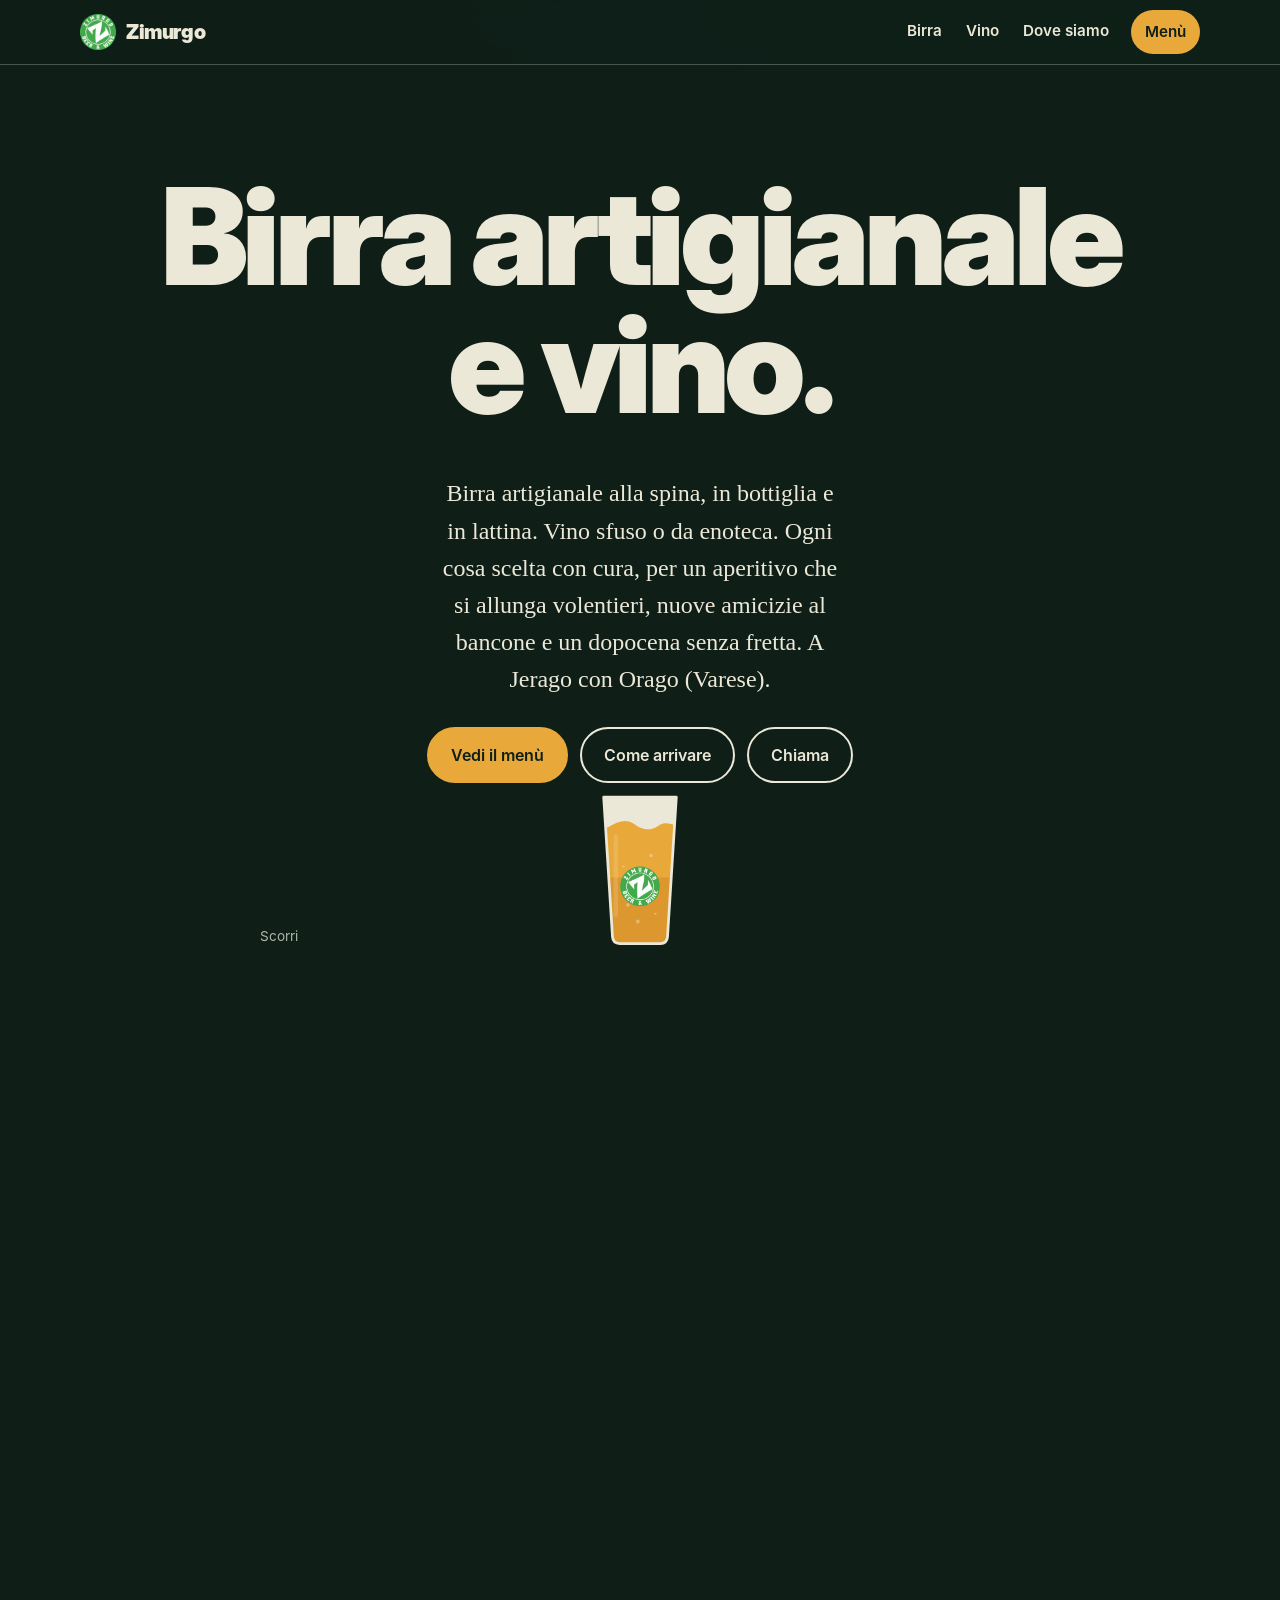
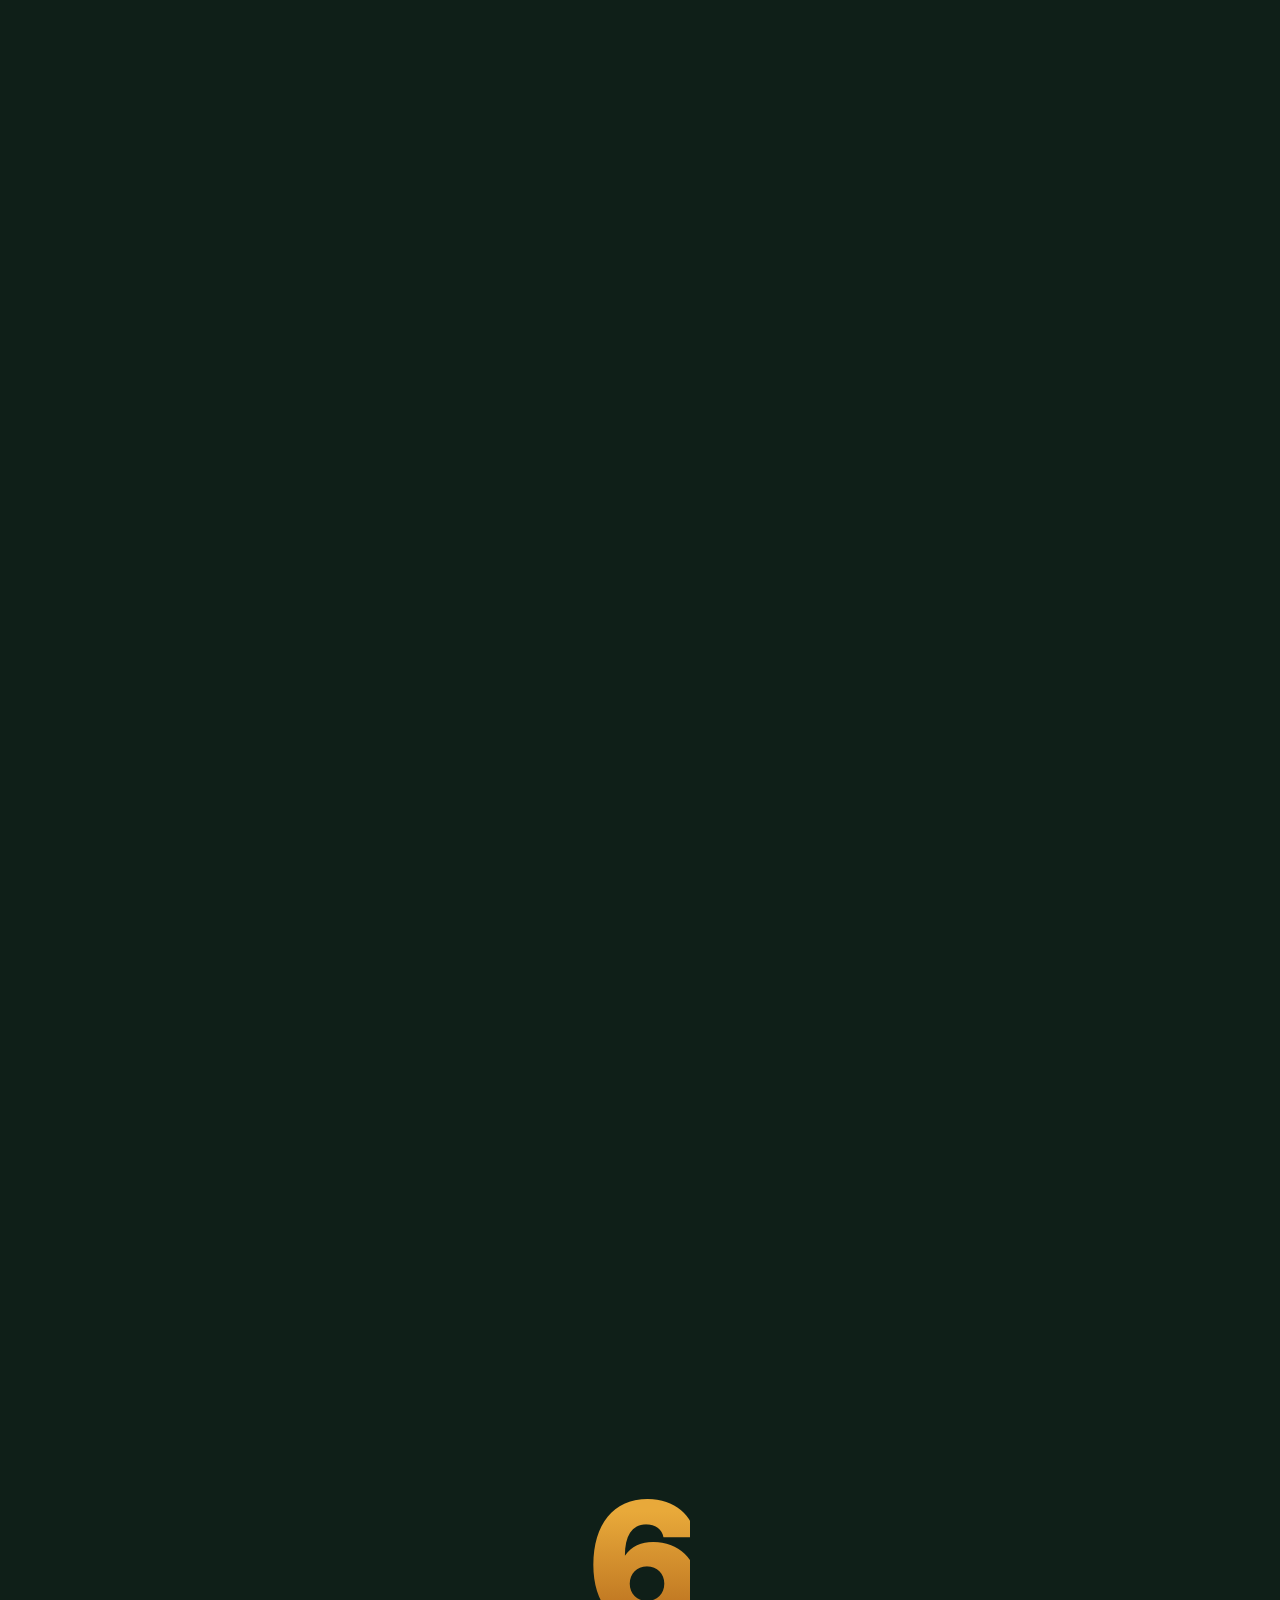
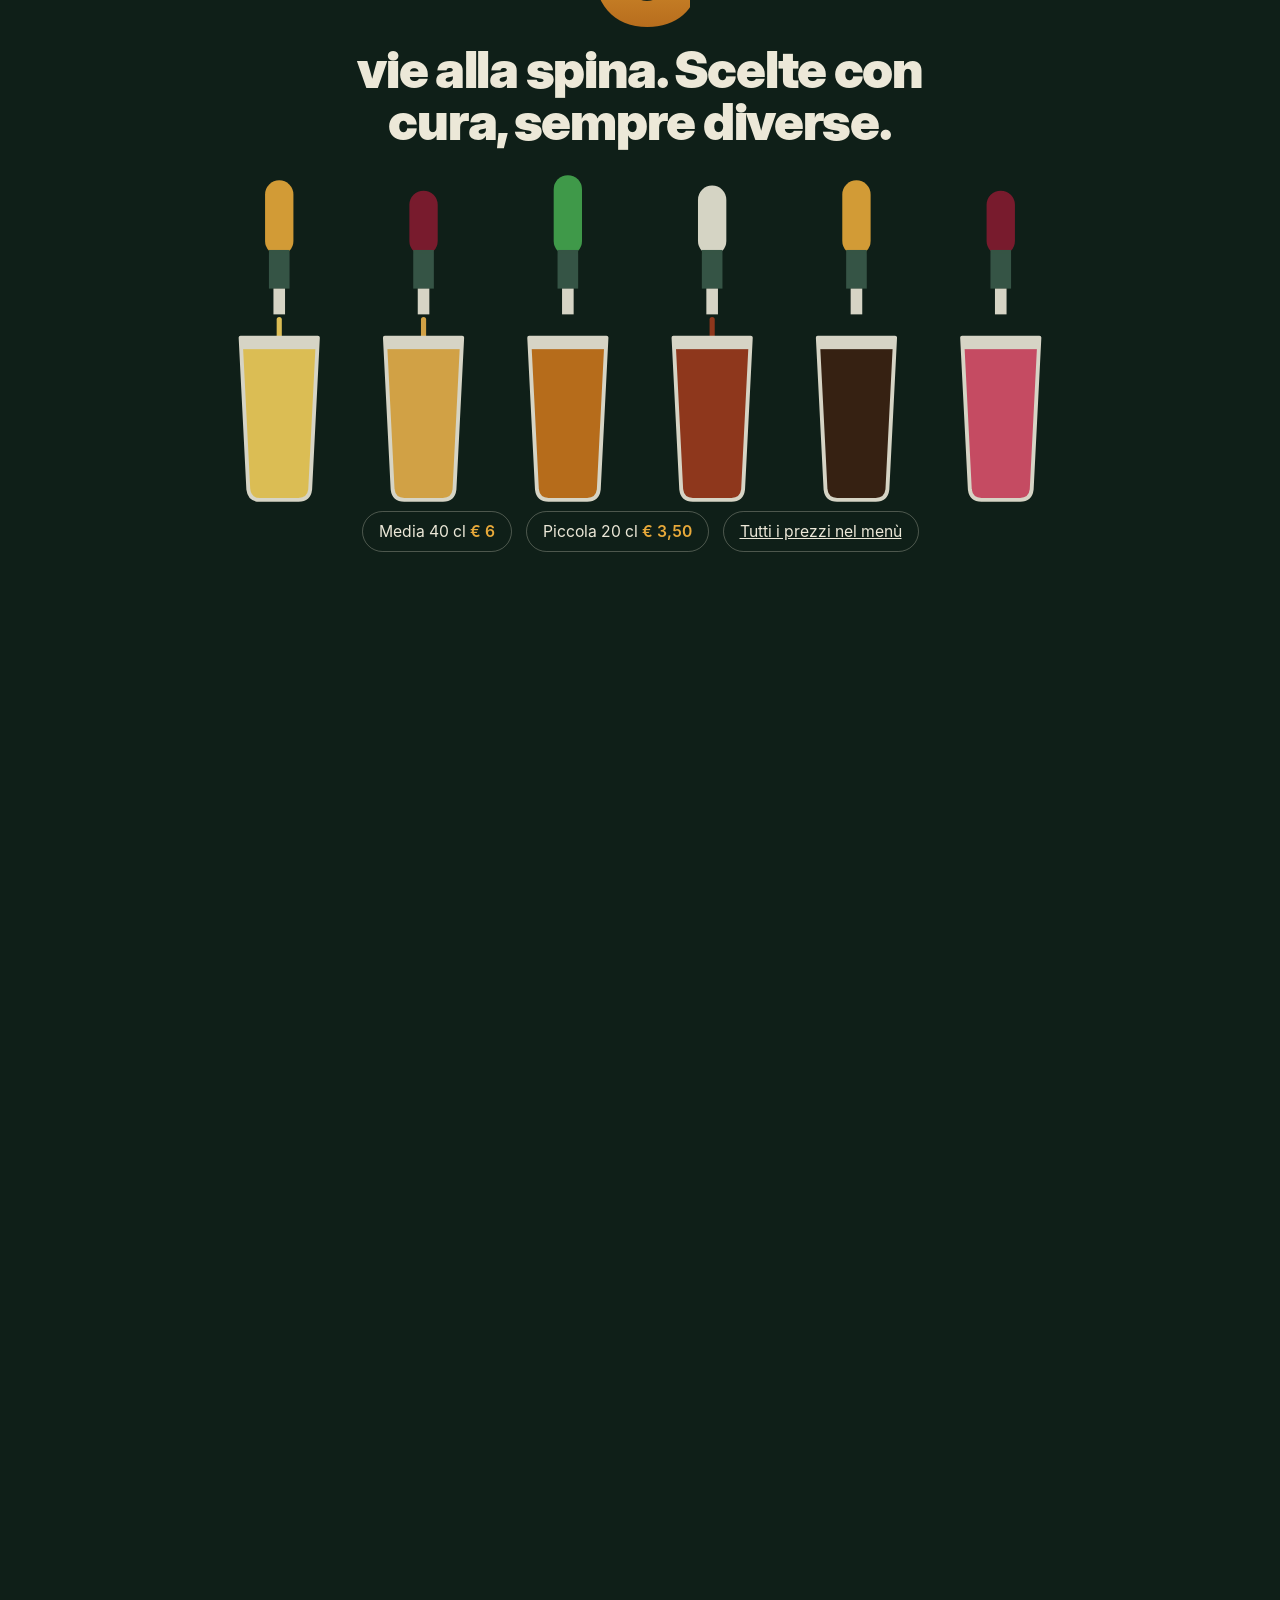
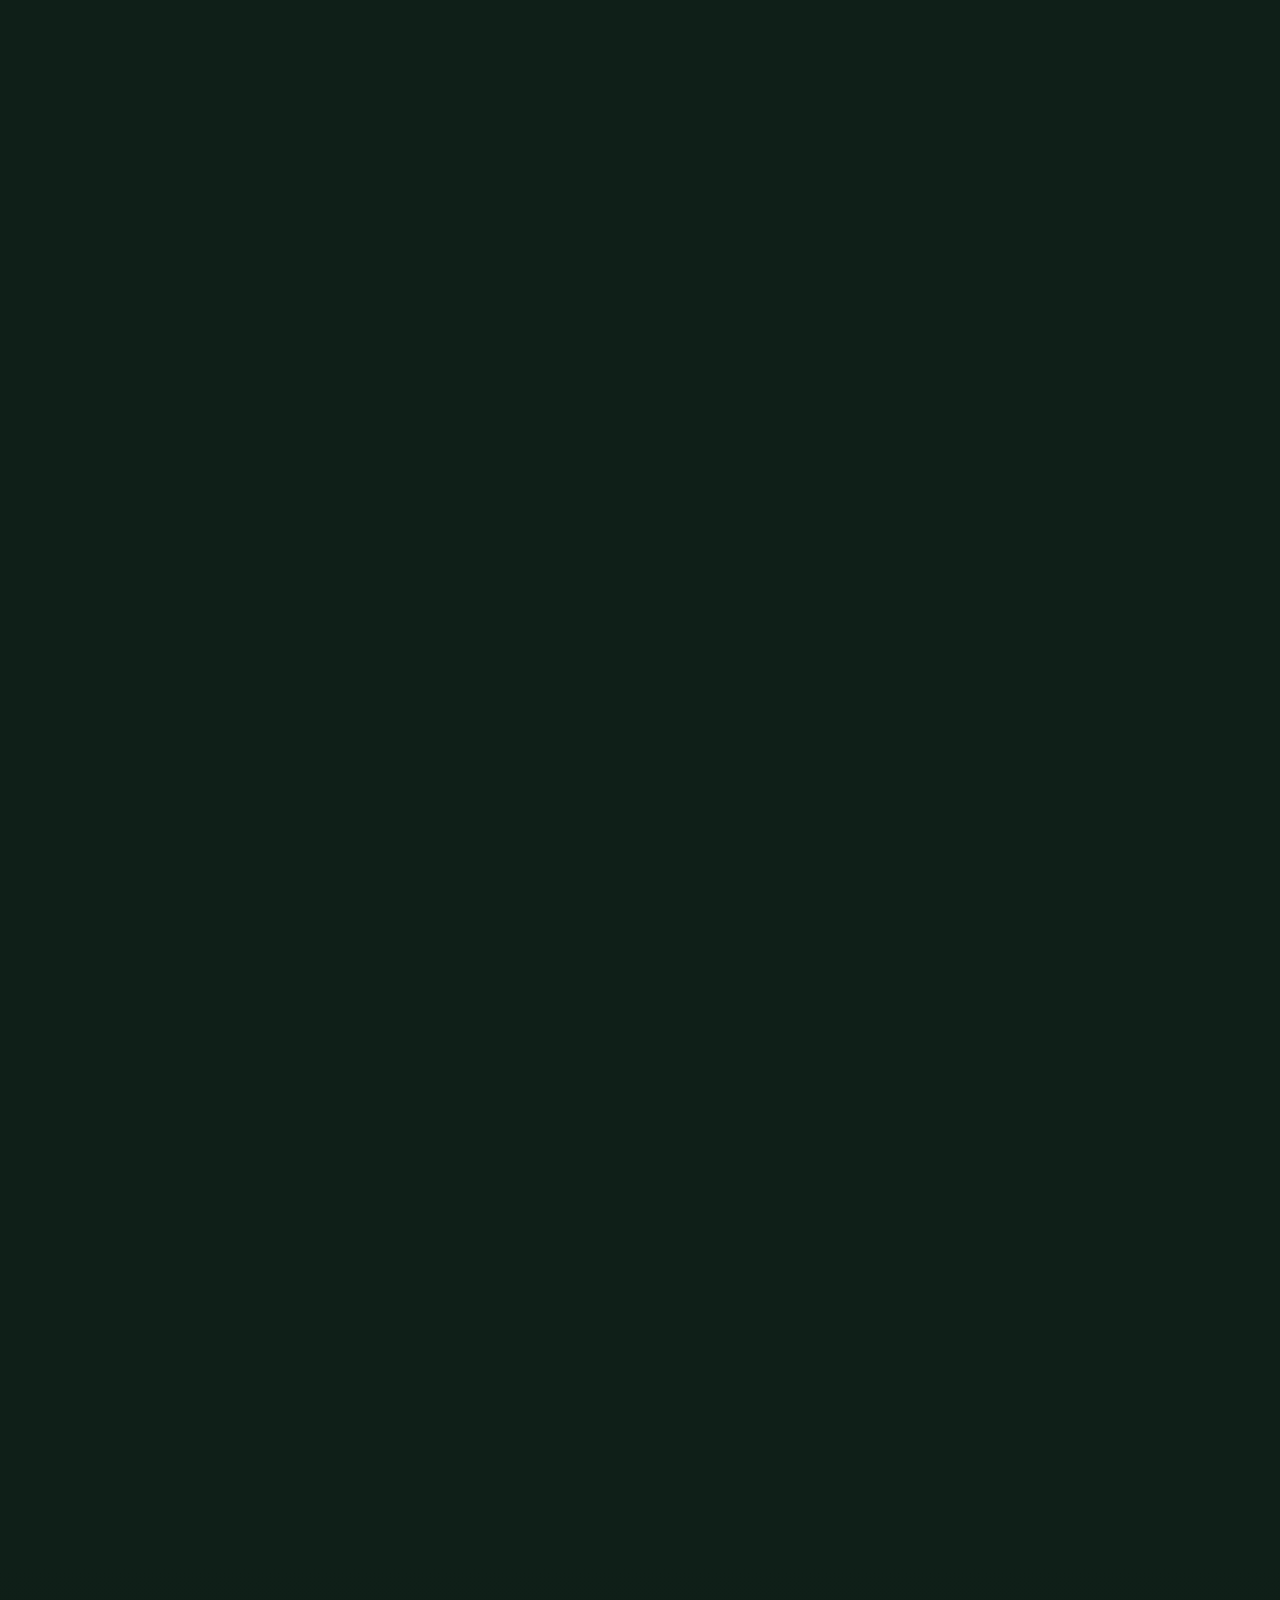
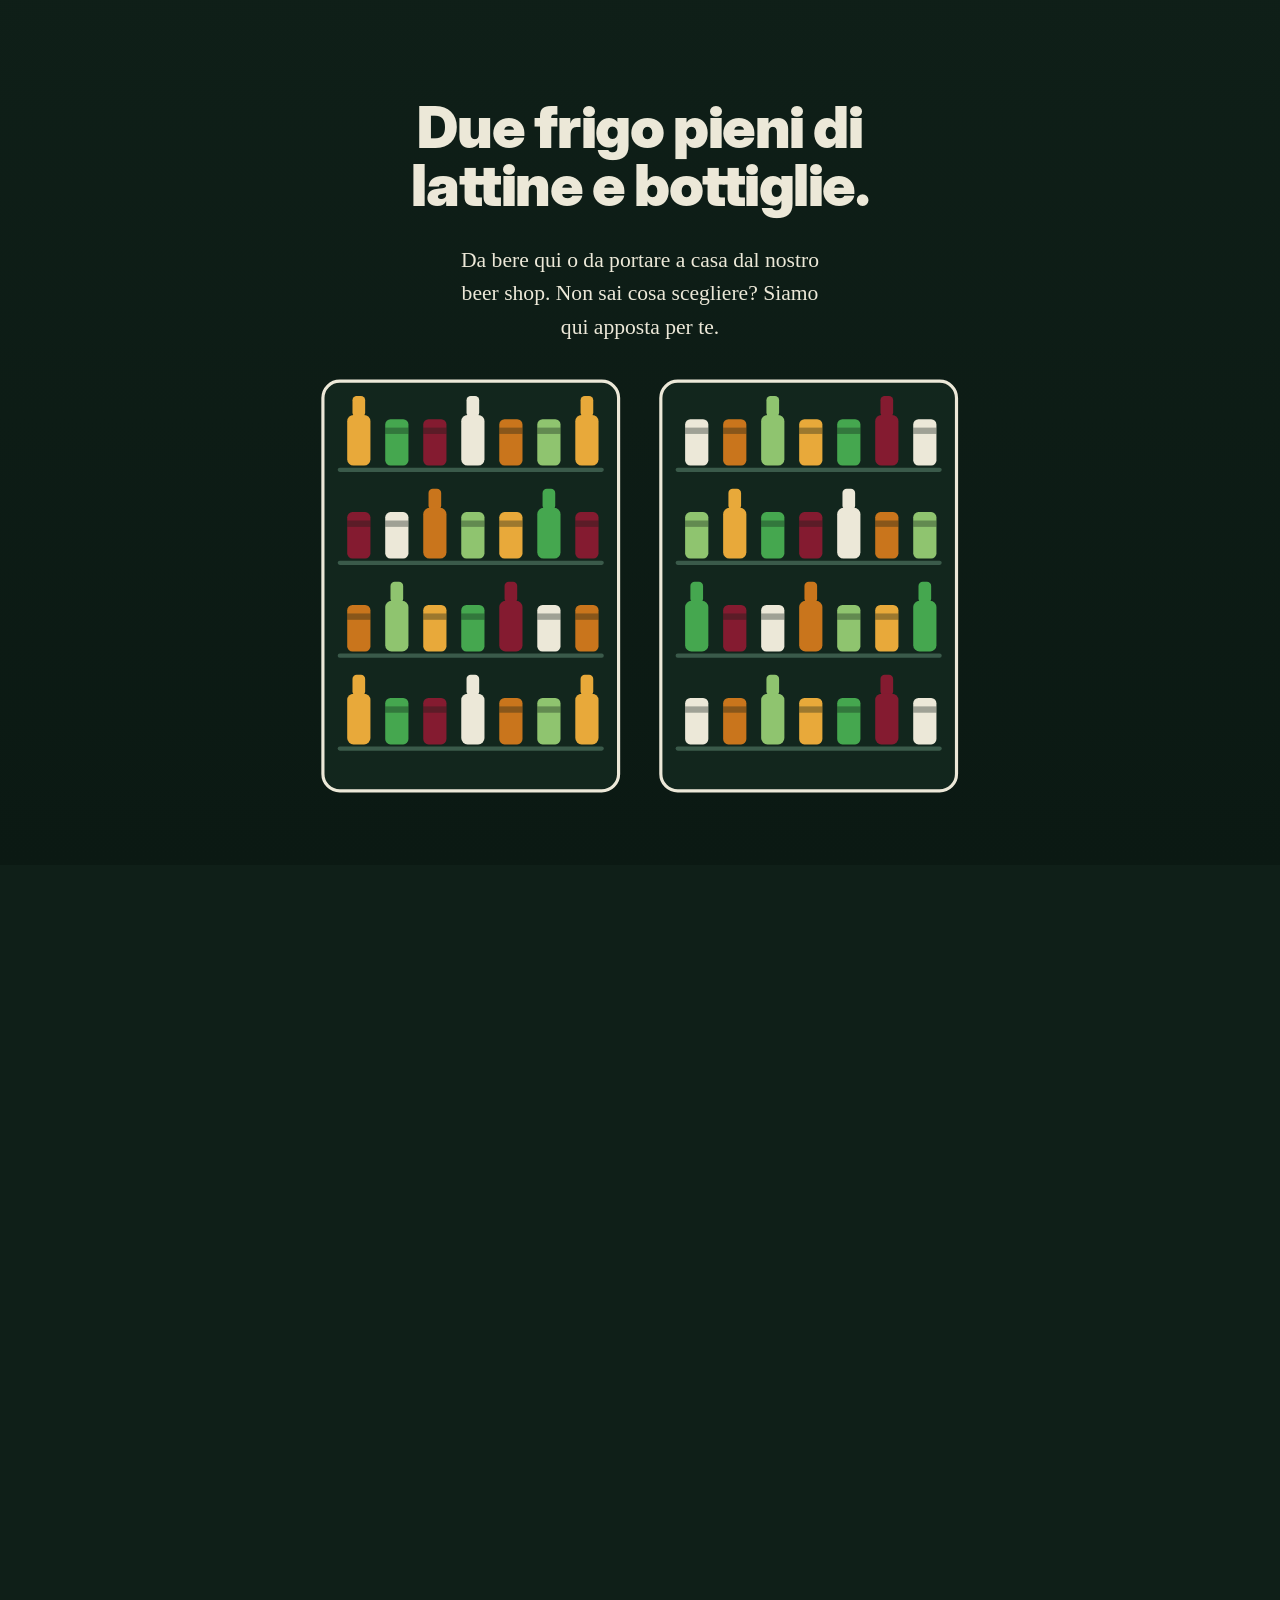
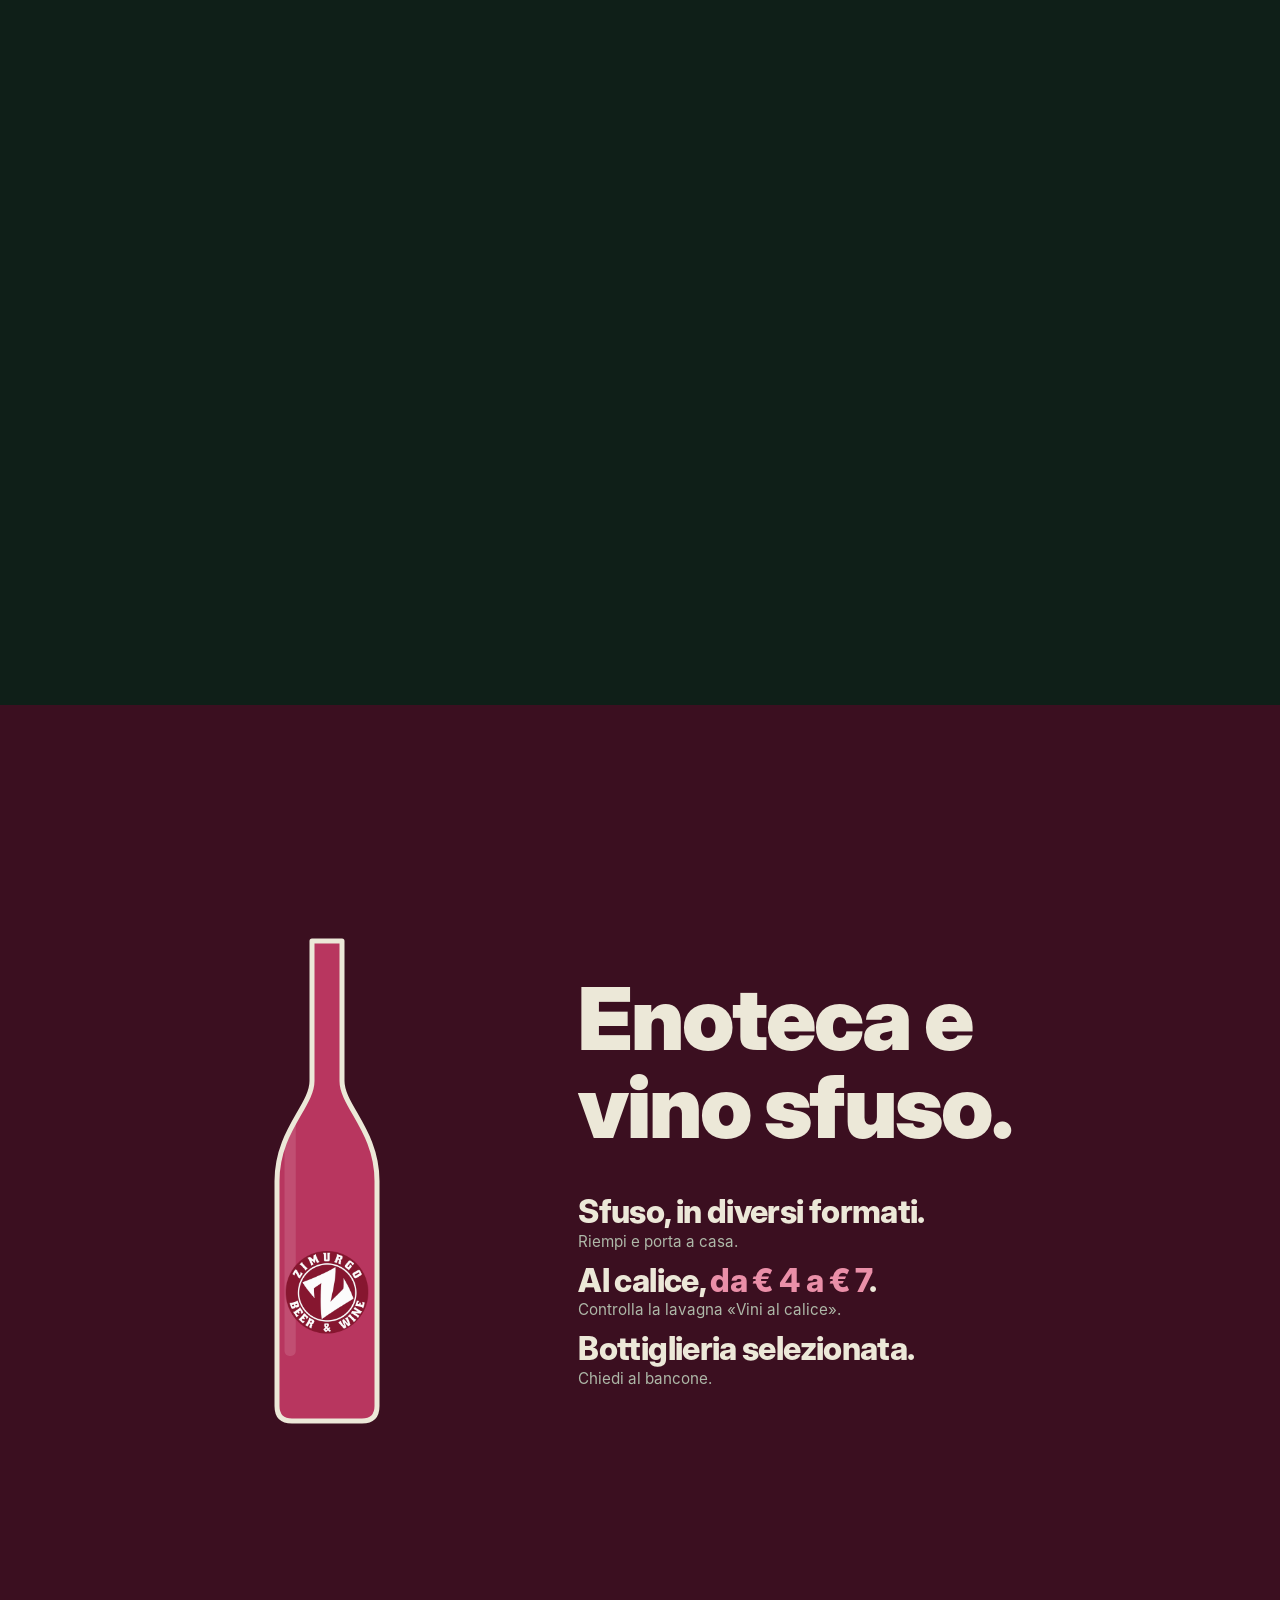
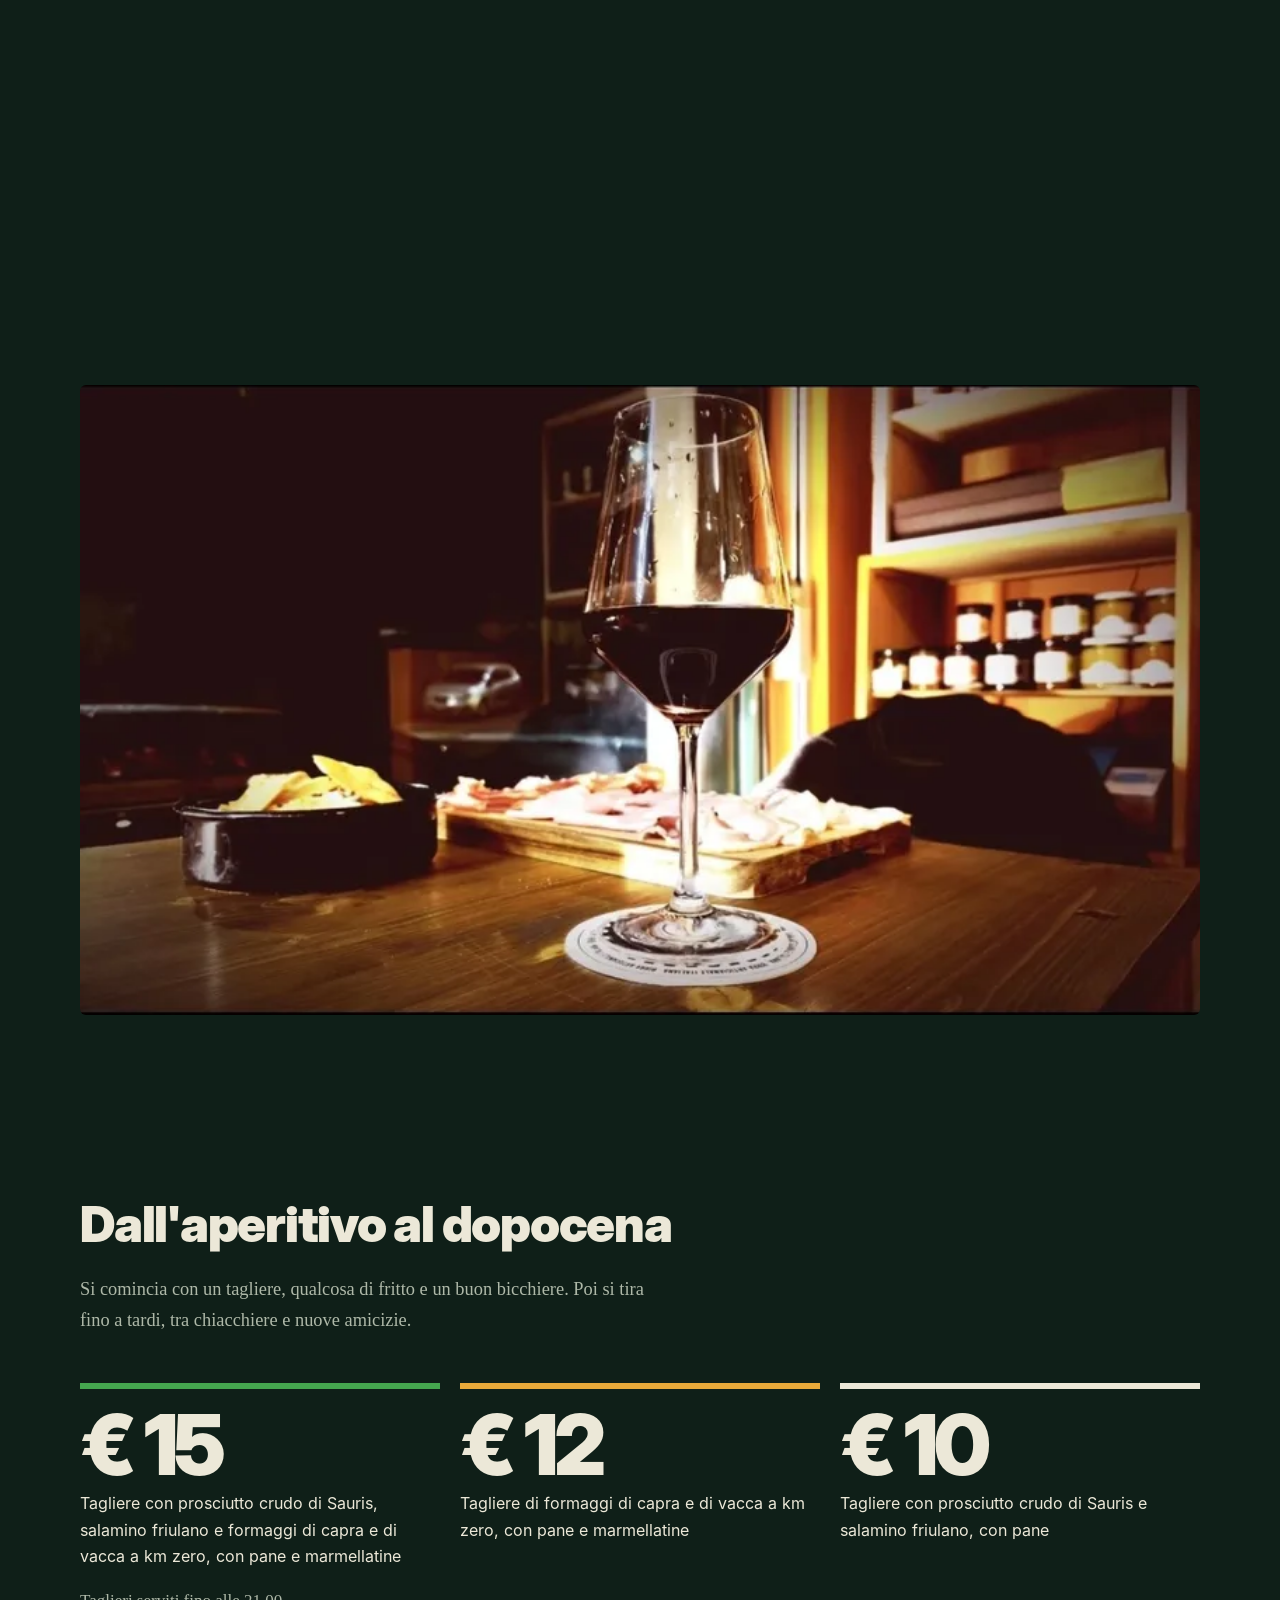
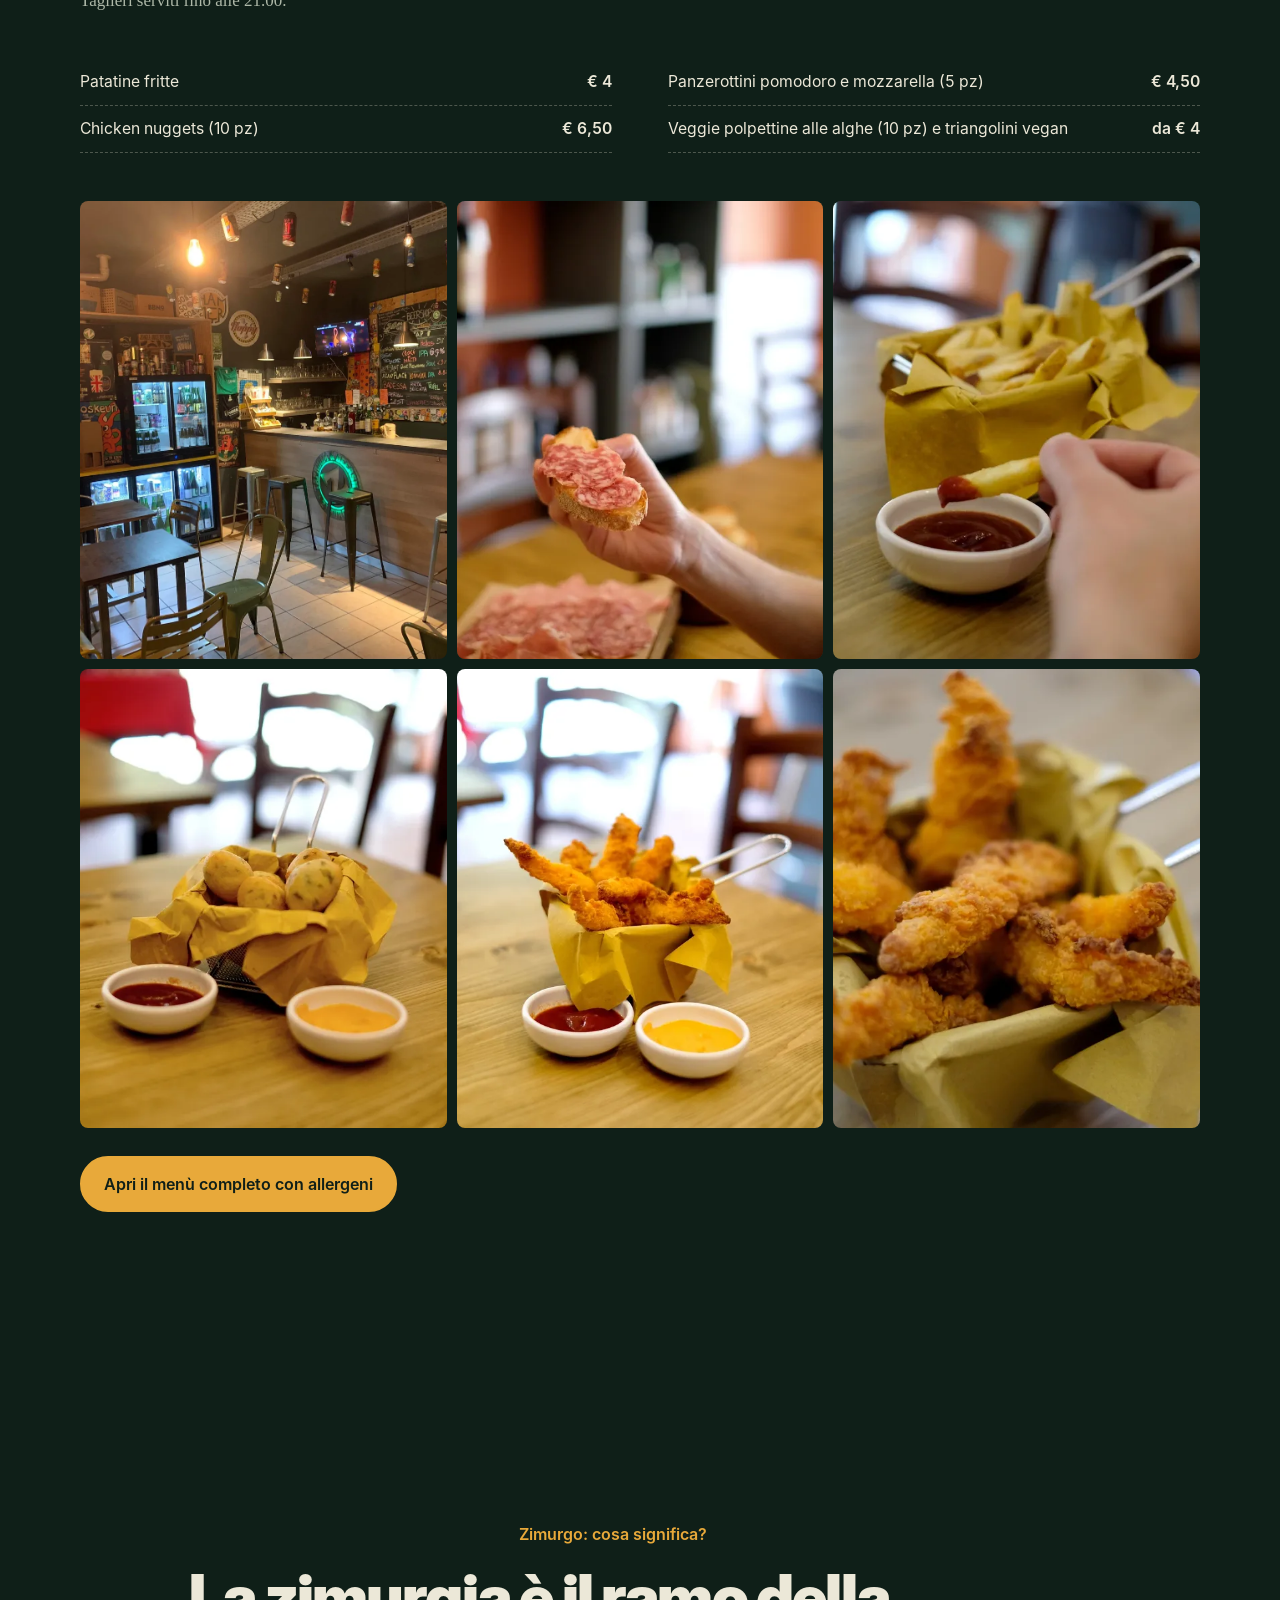
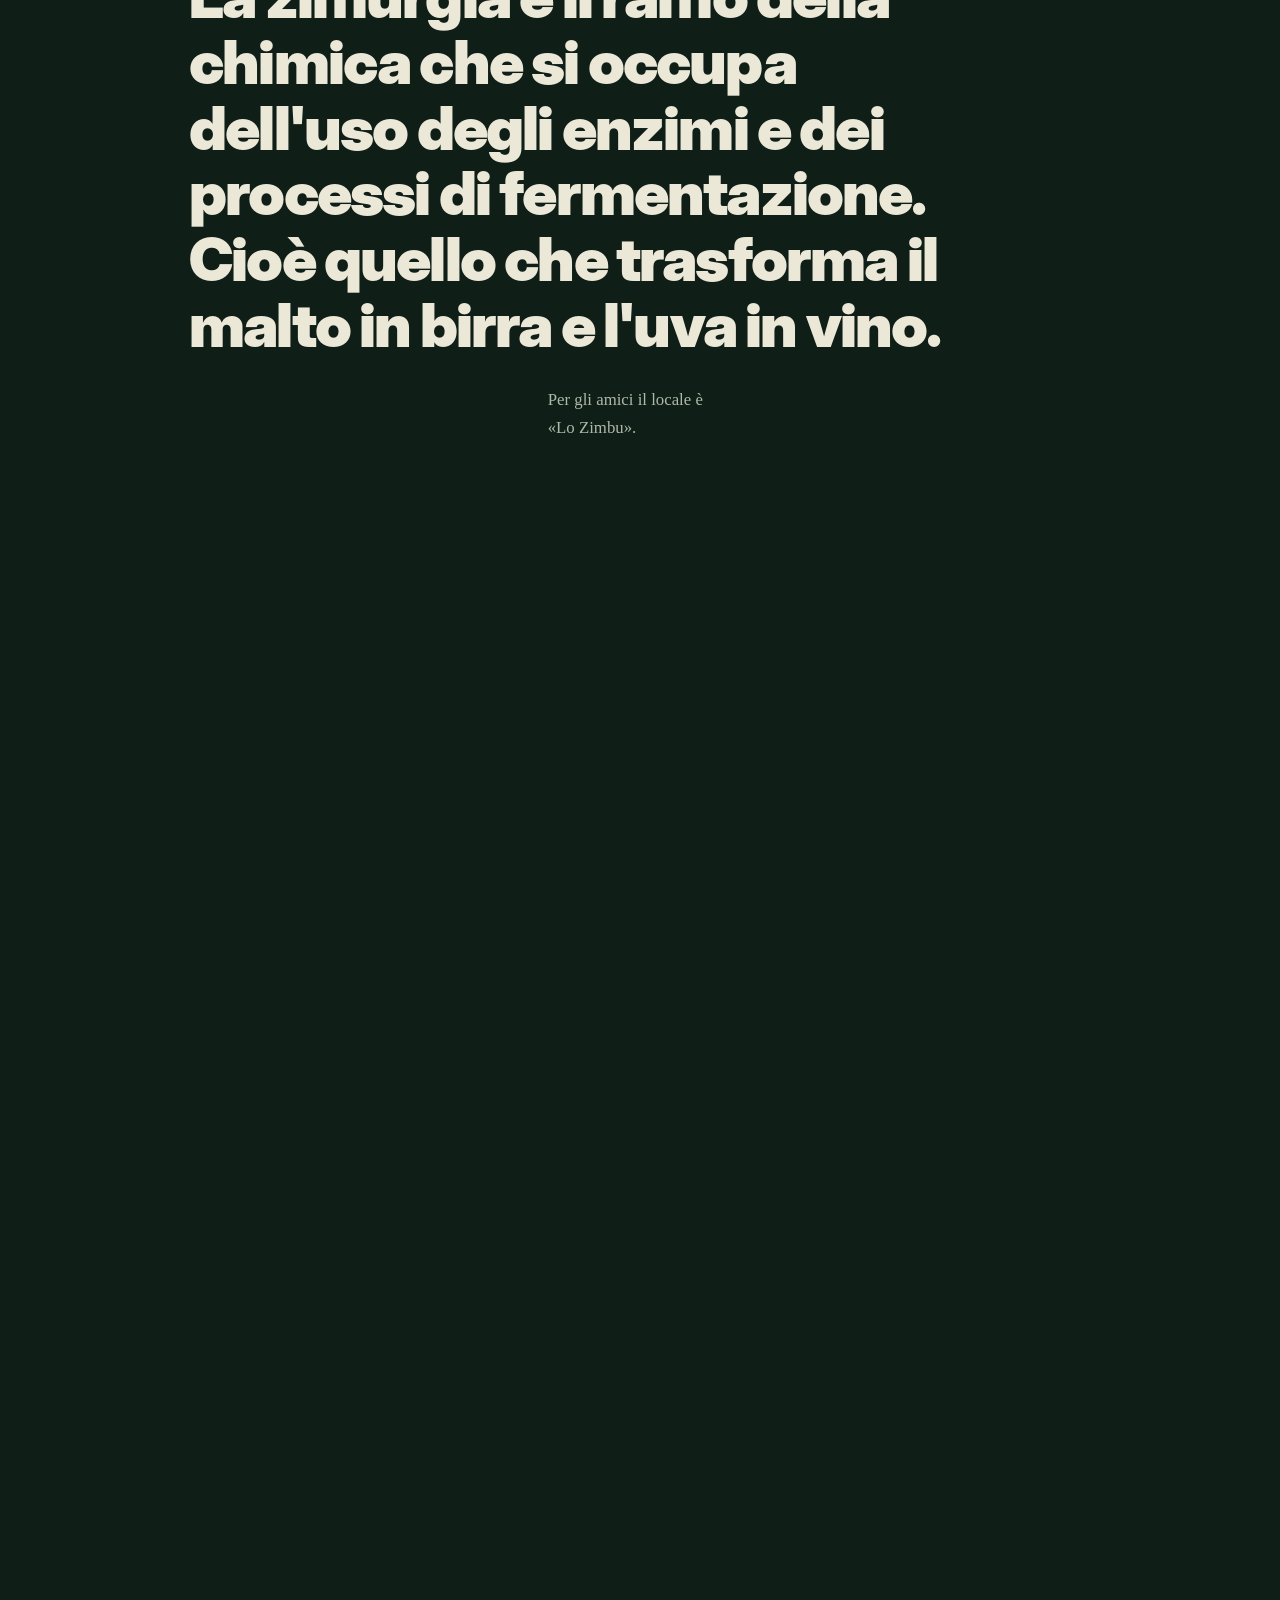
==== commit 46798fe3: "Add files via upload" ====
--- a/index.html
+++ b/index.html
@@ -11,9 +11,9 @@
 <link rel="icon" href="favicon-32.png" sizes="32x32" type="image/png">
 <link rel="icon" href="icon-192.png" sizes="192x192" type="image/png">
 <link rel="apple-touch-icon" href="apple-touch-icon.png">
-<link rel="preload" href="assets/fonts/display-black.woff" as="font" type="font/woff" crossorigin>
-<link rel="stylesheet" href="assets/style.css">
-<link rel="stylesheet" href="assets/scenes.css">
+<link rel="preload" href="display-black.woff" as="font" type="font/woff" crossorigin>
+<link rel="stylesheet" href="style.css">
+<link rel="stylesheet" href="scenes.css">
 
 <meta property="og:type" content="website">
 <meta property="og:locale" content="it_IT">
@@ -40,11 +40,11 @@
       "url": "https://www.zimurgo.it/",
       "image": [
         "https://www.zimurgo.it/og-image.png",
-        "https://www.zimurgo.it/images/interno-bancone.webp",
-        "https://www.zimurgo.it/images/brindisi.webp",
-        "https://www.zimurgo.it/images/vino-tagliere.webp"
+        "https://www.zimurgo.it/interno-bancone.webp",
+        "https://www.zimurgo.it/brindisi.webp",
+        "https://www.zimurgo.it/vino-tagliere.webp"
       ],
-      "logo": "https://www.zimurgo.it/assets/logo-verde.png",
+      "logo": "https://www.zimurgo.it/logo-verde.png",
       "telephone": "+39 347 1686269",
       "email": "zimurgo@libero.it",
       "priceRange": "€3–€15",
@@ -143,7 +143,7 @@
 <header class="site-head">
   <div class="wrap">
     <a class="brand" href="./" aria-label="Zimurgo Beer &amp; Wine, home">
-      <img src="assets/logo-verde-sm.png" alt="" width="36" height="36">
+      <img src="logo-verde-sm.png" alt="" width="36" height="36">
       Zimurgo
     </a>
     <nav class="nav" aria-label="Principale">
@@ -176,7 +176,7 @@
           <rect x="20" y="170" width="160" height="130" fill="#c9751c" opacity=".35"/>
           <path d="M20 24H180V70C165 82 150 64 135 75S105 84 90 73 60 68 45 77 28 70 20 72Z" fill="#ece8d8"/>
           <circle cx="78" cy="220" r="3" fill="#fff" opacity=".35"/><circle cx="112" cy="190" r="2.5" fill="#fff" opacity=".35"/><circle cx="96" cy="250" r="3.5" fill="#fff" opacity=".3"/><circle cx="128" cy="236" r="2" fill="#fff" opacity=".35"/><circle cx="70" cy="150" r="2" fill="#fff" opacity=".3"/><circle cx="120" cy="130" r="3" fill="#fff" opacity=".3"/>
-          <image href="assets/logo-verde.png" x="64" y="150" width="72" height="72"/>
+          <image href="logo-verde.png" x="64" y="150" width="72" height="72"/>
           <rect x="52" y="92" width="8" height="150" rx="4" fill="#fff" opacity=".14"/>
         </g>
         <path d="M34 24H166L150 278Q149 290 137 290H63Q51 290 50 278Z" fill="none" stroke="#ece8d8" stroke-width="5" stroke-linejoin="round"/>
@@ -223,7 +223,7 @@
         <svg viewBox="0 0 120 400">
           <defs><clipPath id="bottle"><path d="M48 8H72V120C72 140 100 160 100 200V380Q100 392 88 392H32Q20 392 20 380V200C20 160 48 140 48 120Z"/></clipPath></defs>
           <g clip-path="url(#bottle)"><g class="wine-fill"><rect x="0" y="0" width="120" height="420" fill="#b8365f"/><rect x="0" y="0" width="120" height="6" fill="#ea8fa8" opacity=".7"/><rect x="26" y="40" width="9" height="300" rx="4" fill="#fff" opacity=".12"/></g></g>
-          <image href="assets/logo-vino.png" x="27" y="256" width="66" height="66"/>
+          <image href="logo-vino.png" x="27" y="256" width="66" height="66"/>
           <path d="M48 8H72V120C72 140 100 160 100 200V380Q100 392 88 392H32Q20 392 20 380V200C20 160 48 140 48 120Z" fill="none" stroke="#ece8d8" stroke-width="4" stroke-linejoin="round"/>
         </svg>
       </div>
@@ -242,7 +242,7 @@
 <section class="band" aria-label="Un calice e un tagliere">
   <div class="wrap">
     <figure class="photo photo--wide">
-      <img src="images/vino-tagliere.webp" alt="Un calice di vino rosso su un sottobicchiere, con un tagliere di salumi e una ciotola di patatine sul tavolo di Zimurgo" width="806" height="449" loading="lazy">
+      <img src="vino-tagliere.webp" alt="Un calice di vino rosso su un sottobicchiere, con un tagliere di salumi e una ciotola di patatine sul tavolo di Zimurgo" width="806" height="449" loading="lazy">
     </figure>
   </div>
 </section>
@@ -270,12 +270,12 @@
       </ul>
     </div>
     <div class="gallery" aria-label="Foto dal locale">
-      <figure><img src="images/interno-bancone.webp" alt="L'interno di Zimurgo: il bancone in legno con la lavagna delle birre, i frigoriferi pieni di lattine e bottiglie, tavolini e sgabelli" width="1095" height="1095" loading="lazy"></figure>
-      <figure><img src="images/salame-bruschetta.webp" alt="Una mano tiene una fetta di pane tostato con salame, sopra un tagliere di salumi" width="546" height="683" loading="lazy" style="object-position:50% 45%"></figure>
-      <figure><img src="images/patatine.webp" alt="Una patatina fritta intinta nel ketchup, accanto al cestino di patatine su carta gialla" width="546" height="683" loading="lazy"></figure>
-      <figure><img src="images/fritti-salse.webp" alt="Cestino di polpettine fritte su carta gialla con due ciotoline di salsa" width="546" height="683" loading="lazy"></figure>
-      <figure><img src="images/nuggets-salse.webp" alt="Cestino di nuggets di pollo croccanti con ketchup e salsa gialla" width="546" height="683" loading="lazy"></figure>
-      <figure><img src="images/nuggets-primo-piano.webp" alt="Primo piano di nuggets di pollo dorati in un cestino con carta gialla" width="546" height="683" loading="lazy"></figure>
+      <figure><img src="interno-bancone.webp" alt="L'interno di Zimurgo: il bancone in legno con la lavagna delle birre, i frigoriferi pieni di lattine e bottiglie, tavolini e sgabelli" width="1095" height="1095" loading="lazy"></figure>
+      <figure><img src="salame-bruschetta.webp" alt="Una mano tiene una fetta di pane tostato con salame, sopra un tagliere di salumi" width="546" height="683" loading="lazy" style="object-position:50% 45%"></figure>
+      <figure><img src="patatine.webp" alt="Una patatina fritta intinta nel ketchup, accanto al cestino di patatine su carta gialla" width="546" height="683" loading="lazy"></figure>
+      <figure><img src="fritti-salse.webp" alt="Cestino di polpettine fritte su carta gialla con due ciotoline di salsa" width="546" height="683" loading="lazy"></figure>
+      <figure><img src="nuggets-salse.webp" alt="Cestino di nuggets di pollo croccanti con ketchup e salsa gialla" width="546" height="683" loading="lazy"></figure>
+      <figure><img src="nuggets-primo-piano.webp" alt="Primo piano di nuggets di pollo dorati in un cestino con carta gialla" width="546" height="683" loading="lazy"></figure>
     </div>
     <div class="btn-row"><a class="btn btn--main" href="menu.html">Apri il menù completo con allergeni</a></div>
   </div>
@@ -294,7 +294,7 @@
 <section class="section" id="compagnia">
   <div class="wrap duo-photo">
     <figure class="photo">
-      <img src="images/brindisi.webp" alt="Brindisi con le birre davanti alla vetrina del Beershop, con il locale pieno di gente e la lavagna delle birre in fondo" width="806" height="806" loading="lazy">
+      <img src="brindisi.webp" alt="Brindisi con le birre davanti alla vetrina del Beershop, con il locale pieno di gente e la lavagna delle birre in fondo" width="806" height="806" loading="lazy">
     </figure>
     <div>
       <h2>Si entra da sconosciuti, si esce amici.</h2>
@@ -312,10 +312,10 @@
     </div>
     <div class="duo-fun">
       <figure class="photo">
-        <img src="images/fotomontaggio-hollywood.webp" alt="Fotomontaggio: la scritta ZIMURGO al posto di HOLLYWOOD sulle colline di Los Angeles" width="806" height="480" loading="lazy">
+        <img src="fotomontaggio-hollywood.webp" alt="Fotomontaggio: la scritta ZIMURGO al posto di HOLLYWOOD sulle colline di Los Angeles" width="806" height="480" loading="lazy">
       </figure>
       <figure class="photo">
-        <img src="images/fotomontaggio-autostrada.webp" alt="Fotomontaggio: un cartello autostradale con l'indicazione Zimurgo accanto a Cavaria, direzione Milano" width="717" height="404" loading="lazy">
+        <img src="fotomontaggio-autostrada.webp" alt="Fotomontaggio: un cartello autostradale con l'indicazione Zimurgo accanto a Cavaria, direzione Milano" width="717" height="404" loading="lazy">
       </figure>
     </div>
   </div>
@@ -383,7 +383,7 @@
       </address>
       <p>A pochi minuti da Gallarate. Nelle vie intorno al locale il parcheggio è gratuito.</p>
       <figure class="photo photo--side">
-        <img src="images/esterno-arcobaleno.webp" alt="Palazzo giallo con la porta illuminata all'angolo di una strada bagnata, con un arcobaleno alle spalle" width="403" height="537" loading="lazy">
+        <img src="esterno-arcobaleno.webp" alt="Palazzo giallo con la porta illuminata all'angolo di una strada bagnata, con un arcobaleno alle spalle" width="403" height="537" loading="lazy">
       </figure>
       <h3 class="hours-title">Orari</h3>
       <p class="open-now" id="open-now" hidden></p>
@@ -428,7 +428,7 @@
 <footer class="site-foot">
   <div class="wrap cols">
     <div>
-      <img class="foot-logo" src="assets/logo-verde-sm.png" alt="Zimurgo Beer &amp; Wine" width="64" height="64">
+      <img class="foot-logo" src="logo-verde-sm.png" alt="Zimurgo Beer &amp; Wine" width="64" height="64">
       <h2>ZIMURGO SNC di Christian Cesare Colnago &amp; Matteo Forresu</h2>
       <p>Sede legale: Via Borghi 8, 21013 Gallarate (VA)</p>
       <p>Sede operativa: Via Varesina 22, 21040 Jerago con Orago (VA)</p>
@@ -449,7 +449,7 @@
   </div>
 </footer>
 
-<script src="assets/script.js" defer></script>
-<script src="assets/scenes.js" defer></script>
+<script src="script.js" defer></script>
+<script src="scenes.js" defer></script>
 </body>
 </html>
--- a/style.css
+++ b/style.css
@@ -0,0 +1,244 @@
+/* Zimurgo Beer & Wine — stile "lavagna del pub"
+   Palette: vetro di bottiglia, gesso, luppolo (verde del logo), ambra (birra), bordeaux (vino) */
+
+@font-face{font-family:"Inter Display";src:url("display-black.woff") format("woff");font-weight:900;font-style:normal;font-display:swap}
+@font-face{font-family:"Inter Display";src:url("display-extrabold.woff") format("woff");font-weight:800;font-style:normal;font-display:swap}
+@font-face{font-family:"Inter";src:url("text-regular.woff") format("woff");font-weight:400;font-style:normal;font-display:swap}
+@font-face{font-family:"Inter";src:url("text-semibold.woff") format("woff");font-weight:600;font-style:normal;font-display:swap}
+
+:root{
+  color-scheme:dark;
+  --bottle:#0f1f18;
+  --slate:#172b22;
+  --slate-2:#1f382c;
+  --chalk:#ece8d8;
+  --chalk-dim:#aeb8a8;
+  --hop:#45a74f;
+  --amber:#e8a93a;
+  --wine:#841b30;
+  --rose:#ea8fa8;
+  --line:rgba(236,232,216,.28);
+
+  --f-display:"Inter Display","Inter",system-ui,-apple-system,"Segoe UI",Roboto,sans-serif;
+  --f-ui:"Inter",system-ui,-apple-system,"Segoe UI",Roboto,sans-serif;
+  --f-body:Charter,"Bitstream Charter","Sitka Text",Cambria,Georgia,serif;
+
+  --gutter:clamp(18px,5vw,56px);
+  --max:1120px;
+}
+
+*,*::before,*::after{box-sizing:border-box}
+html{-webkit-text-size-adjust:100%;scroll-behavior:smooth;scroll-padding-top:72px}
+body{
+  margin:0;background:var(--bottle);color:var(--chalk);
+  font-family:var(--f-body);font-size:1.0625rem;line-height:1.65;
+  background-image:
+    radial-gradient(1200px 600px at 85% -10%,rgba(103,173,68,.10),transparent 60%),
+    radial-gradient(900px 500px at -10% 40%,rgba(232,169,58,.06),transparent 60%);
+  background-attachment:fixed;
+}
+img,svg{max-width:100%;height:auto}
+a{color:inherit}
+:focus-visible{outline:3px solid var(--amber);outline-offset:3px;border-radius:2px}
+.skip{position:absolute;left:-999px;top:8px;background:var(--amber);color:var(--bottle);padding:10px 14px;font-family:var(--f-ui);font-weight:600;z-index:100}
+.skip:focus{left:8px}
+[hidden]{display:none!important}
+
+.wrap{width:min(100% - 2*var(--gutter),var(--max));margin-inline:auto}
+
+/* Tipografia */
+h1,h2,h3{font-family:var(--f-display);font-weight:900;letter-spacing:-.025em;line-height:1.02;margin:0 0 .5em;text-wrap:balance}
+h1{font-size:clamp(2.5rem,8.2vw,5.4rem)}
+h2{font-size:clamp(1.9rem,5vw,3.1rem)}
+h3{font-size:1.35rem;font-weight:800;letter-spacing:-.015em;line-height:1.15}
+p{margin:0 0 1em;max-width:62ch}
+.lead{font-size:clamp(1.15rem,2.4vw,1.35rem);line-height:1.55;color:var(--chalk)}
+.muted{color:var(--chalk-dim)}
+.ui{font-family:var(--f-ui)}
+
+/* Header */
+.site-head{position:sticky;top:0;z-index:50;background:rgba(15,31,24,.92);backdrop-filter:blur(8px);border-bottom:1px solid var(--line)}
+.site-head .wrap{display:flex;align-items:center;gap:18px;min-height:64px;flex-wrap:wrap;padding-block:8px}
+.brand{display:flex;align-items:center;gap:10px;text-decoration:none;font-family:var(--f-display);font-weight:900;font-size:1.25rem;letter-spacing:-.02em}
+.brand svg{width:34px;height:34px;flex:none}
+.nav{display:flex;gap:4px 20px;flex-wrap:wrap;margin-left:auto;font-family:var(--f-ui);font-size:.95rem;font-weight:600}
+.nav a{text-decoration:none;padding:6px 2px;border-bottom:2px solid transparent}
+.nav a:hover,.nav a[aria-current="page"]{border-bottom-color:var(--amber)}
+
+/* Bottoni */
+.btn{display:inline-flex;align-items:center;justify-content:center;gap:8px;font-family:var(--f-ui);font-weight:600;font-size:1rem;text-decoration:none;padding:13px 22px;border:2px solid var(--chalk);border-radius:999px;color:var(--chalk);background:transparent;cursor:pointer;min-height:48px}
+.btn:hover{background:rgba(236,232,216,.1)}
+.btn--main{background:var(--amber);border-color:var(--amber);color:var(--bottle)}
+.btn--main:hover{background:#f2bb55;border-color:#f2bb55}
+.btn-row{display:flex;flex-wrap:wrap;gap:12px;margin:28px 0 0}
+
+/* Hero */
+.hero{padding-block:clamp(40px,8vw,88px) 0}
+.hero h1{max-width:13ch}
+.hero .lead{max-width:44ch}
+.hero-meta{margin-top:26px;font-family:var(--f-ui);font-size:.95rem;color:var(--chalk-dim);display:flex;flex-wrap:wrap;gap:6px 22px}
+.hero-meta a{color:var(--chalk)}
+
+/* Rail delle sei spine */
+.taps{margin-top:clamp(28px,5vw,56px);border-top:1px solid var(--line)}
+.taps svg{display:block;width:100%;max-height:300px}
+.pour-stream{transform-box:fill-box;transform-origin:top;animation:stream 6s ease-in-out .6s 1 both}
+.pour-fill{animation:fill 6s ease-in-out .6s 1 both}
+@keyframes stream{0%{transform:scaleY(0)}12%{transform:scaleY(1)}80%{transform:scaleY(1)}90%,100%{transform:scaleY(0)}}
+@keyframes fill{0%{transform:translateY(84px)}85%,100%{transform:translateY(8px)}}
+@media (prefers-reduced-motion:reduce){
+  html{scroll-behavior:auto}
+  .pour-stream{animation:none;transform:scaleY(0)}
+  .pour-fill{animation:none;transform:translateY(8px)}
+}
+
+/* Sezioni */
+.section{padding-block:clamp(56px,9vw,104px)}
+.section--panel{background:var(--slate);border-block:1px solid var(--line)}
+.section-head{margin-bottom:clamp(28px,5vw,48px)}
+.section-head p{color:var(--chalk-dim);font-size:1.15rem}
+
+/* Birra / Vino: due colonne, il filo colorato indica la categoria */
+.duo{display:grid;gap:clamp(28px,5vw,64px);grid-template-columns:1fr}
+@media(min-width:820px){.duo{grid-template-columns:1fr 1fr}}
+.col{border-top:10px solid var(--amber);padding-top:22px}
+.col--wine{border-top-color:var(--wine)}
+.col h3{display:flex;align-items:center;gap:12px;font-size:clamp(1.6rem,3.5vw,2.2rem)}
+.col h3 svg{width:40px;height:40px;flex:none}
+.facts{list-style:none;margin:20px 0 0;padding:0;font-family:var(--f-ui);font-size:.98rem}
+.facts li{display:flex;justify-content:space-between;gap:16px;padding:10px 0;border-bottom:1px dashed var(--line)}
+.facts li span:last-child{font-weight:600;white-space:nowrap}
+
+/* Lavagna dinamica (taps.json) */
+.board{margin-top:26px;padding:18px 20px;border:2px dashed var(--line);border-radius:6px;font-family:var(--f-ui);font-size:.95rem}
+.board h4{margin:0 0 8px;font-family:var(--f-display);font-weight:800;font-size:1.05rem}
+.board ul{list-style:none;margin:0;padding:0}
+.board li{padding:6px 0;border-bottom:1px dashed var(--line)}
+.board li:last-child{border-bottom:0}
+.board small{color:var(--chalk-dim)}
+
+/* Nome */
+.name-grid{display:grid;gap:clamp(24px,5vw,64px);grid-template-columns:1fr;align-items:center}
+@media(min-width:820px){.name-grid{grid-template-columns:1.1fr .9fr}}
+.big-word{font-family:var(--f-display);font-weight:900;font-size:clamp(3rem,13vw,8.5rem);letter-spacing:-.04em;line-height:.9;color:transparent;-webkit-text-stroke:2px var(--chalk);margin:0 0 .15em}
+.photo{margin:0;border-radius:6px;overflow:hidden;background:var(--slate-2)}
+.photo img{display:block;width:100%;height:auto}
+
+/* Prezzi in breve */
+.glance{display:grid;gap:0;grid-template-columns:1fr;font-family:var(--f-ui)}
+@media(min-width:720px){.glance{grid-template-columns:1fr 1fr;column-gap:56px}}
+
+/* FAQ */
+.faq{display:grid;gap:0;max-width:820px}
+.faq details{border-top:1px solid var(--line);padding:4px 0}
+.faq details:last-child{border-bottom:1px solid var(--line)}
+.faq summary{cursor:pointer;list-style:none;padding:16px 36px 16px 0;font-family:var(--f-display);font-weight:800;font-size:1.2rem;letter-spacing:-.01em;line-height:1.25;position:relative}
+.faq summary::-webkit-details-marker{display:none}
+.faq summary::after{content:"+";position:absolute;right:4px;top:12px;font-size:1.7rem;font-weight:400;color:var(--amber);transition:transform .2s}
+.faq details[open] summary::after{transform:rotate(45deg)}
+.faq details p{padding-bottom:16px;color:var(--chalk)}
+
+/* Dove siamo */
+.where{display:grid;gap:clamp(24px,5vw,56px);grid-template-columns:1fr}
+@media(min-width:900px){.where{grid-template-columns:.85fr 1.15fr}}
+.where address{font-style:normal;font-size:1.2rem;line-height:1.5;margin-bottom:18px}
+.where address strong{font-family:var(--f-display);font-weight:800}
+.mapbox{position:relative;min-height:340px;background:var(--slate-2);border:1px solid var(--line);border-radius:6px;display:grid;place-items:center;padding:24px;text-align:center}
+.mapbox iframe{position:absolute;inset:0;width:100%;height:100%;border:0;border-radius:6px}
+.mapbox p{margin-inline:auto;font-size:.95rem;color:var(--chalk-dim)}
+.social{display:flex;gap:12px;flex-wrap:wrap;margin-top:18px}
+
+/* Menù */
+.menu-page h1{font-size:clamp(2.4rem,7vw,4.4rem);max-width:none}
+.menu-note{font-family:var(--f-ui);font-size:.92rem;color:var(--chalk-dim)}
+.menu-block{margin-top:clamp(40px,7vw,72px)}
+.menu-block > h2{border-top:10px solid var(--amber);padding-top:16px}
+.menu-block--wine > h2{border-top-color:var(--wine)}
+.menu-block--hop > h2{border-top-color:var(--hop)}
+.menu-block--chalk > h2{border-top-color:var(--chalk)}
+.items{list-style:none;margin:0;padding:0}
+.item{padding:14px 0;border-bottom:1px dashed var(--line)}
+.item-row{display:flex;align-items:baseline;gap:10px}
+.item-name{font-family:var(--f-display);font-weight:800;font-size:1.2rem;letter-spacing:-.01em;line-height:1.2}
+.item-dots{flex:1;border-bottom:2px dotted var(--line);transform:translateY(-5px);min-width:16px}
+.item-price{font-family:var(--f-ui);font-weight:600;white-space:nowrap}
+.item-sub{margin:4px 0 0;font-family:var(--f-ui);font-size:.9rem;color:var(--chalk-dim);max-width:none}
+.allergens{display:inline-block;font-family:var(--f-ui);font-size:.82rem;color:var(--chalk-dim);margin-top:4px}
+.legend{margin-top:clamp(40px,7vw,72px);padding:20px 22px;border:2px dashed var(--line);border-radius:6px;font-family:var(--f-ui);font-size:.92rem}
+.legend h2{font-size:1.2rem;margin-bottom:12px}
+.legend ol{columns:2;column-gap:32px;margin:0;padding-left:1.6em}
+@media(min-width:720px){.legend ol{columns:3}}
+
+/* Footer */
+.site-foot{border-top:1px solid var(--line);padding-block:48px;font-family:var(--f-ui);font-size:.9rem;color:var(--chalk-dim)}
+.site-foot a{color:var(--chalk)}
+.site-foot .cols{display:grid;gap:28px;grid-template-columns:1fr}
+@media(min-width:760px){.site-foot .cols{grid-template-columns:1.4fr 1fr 1fr}}
+.site-foot p{margin:0 0 .5em;max-width:none}
+.site-foot h2{font-family:var(--f-display);font-size:1rem;font-weight:800;color:var(--chalk);margin:0 0 10px;letter-spacing:-.01em}
+
+/* Pagine di servizio */
+.prose h2{font-size:1.5rem;margin-top:1.8em}
+.prose ul{padding-left:1.2em}
+.notfound{min-height:60vh;display:grid;align-content:center}
+
+.sr{position:absolute;width:1px;height:1px;overflow:hidden;clip:rect(0 0 0 0);white-space:nowrap}
+
+.brand img{width:36px;height:36px;flex:none;display:block}
+.h-logo{display:inline-block;width:40px;height:40px;vertical-align:middle;margin-right:12px;transform:translateY(-3px)}
+.foot-logo{display:block;width:64px;height:64px;margin-bottom:14px}
+
+@media (max-width:520px){
+  .item-row{flex-wrap:wrap;row-gap:2px}
+  .item-dots{display:none}
+  .item-price{margin-left:auto}
+}
+
+/* Pulsanti: area di tocco, feedback, nessun doppio-tap zoom */
+a,button,summary{touch-action:manipulation;-webkit-tap-highlight-color:rgba(232,169,58,.25)}
+.btn{transition:background-color .15s,transform .1s,border-color .15s}
+.btn:active{transform:scale(.97)}
+.nav a{display:inline-flex;align-items:center;min-height:44px;padding-block:0}
+.faq summary{min-height:52px;display:flex;align-items:center}
+.faq summary::after{top:50%;margin-top:-1.1rem}
+
+/* Orari e stato apertura */
+.hours-title{margin:22px 0 8px;font-size:1.25rem}
+.hours{list-style:none;margin:10px 0 20px;padding:0;font-family:var(--f-ui);font-size:.98rem;max-width:440px}
+.hours li{display:flex;justify-content:space-between;gap:16px;padding:9px 0;border-bottom:1px dashed var(--line)}
+.hours li span:last-child{text-align:right}
+.hours li.today{color:var(--amber);font-weight:600}
+.open-now{display:inline-flex;align-items:center;gap:9px;margin:0 0 6px;font-family:var(--f-ui);font-weight:600;font-size:.95rem;max-width:none}
+.open-now::before{content:"";width:10px;height:10px;border-radius:50%;background:var(--chalk-dim);flex:none}
+.open-now[data-open="1"]::before{background:#6bd36f;box-shadow:0 0 0 4px rgba(107,211,111,.2)}
+.open-now[data-open="0"]::before{background:#e0675f;box-shadow:0 0 0 4px rgba(224,103,95,.18)}
+.hero-copy .open-now{justify-content:center;margin-top:20px}
+
+/* Foto */
+.photo{position:relative}
+.photo img{display:block;width:100%;height:auto}
+.photo--wide img{aspect-ratio:16/9;object-fit:cover}
+.photo--side{max-width:300px;margin:0 0 22px}
+.band{padding-block:0 clamp(40px,7vw,80px)}
+.duo-photo{display:grid;gap:clamp(20px,5vw,64px);grid-template-columns:1fr;align-items:center}
+@media(min-width:820px){.duo-photo{grid-template-columns:.9fr 1.1fr}}
+.duo-fun{display:grid;gap:14px;grid-template-columns:1fr}
+@media(min-width:720px){.duo-fun{grid-template-columns:1fr 1fr}}
+.duo-fun .photo img{aspect-ratio:16/10;object-fit:cover}
+.gallery{display:grid;gap:10px;grid-template-columns:repeat(2,1fr);margin-top:clamp(28px,5vw,48px)}
+.gallery figure{margin:0;position:relative;overflow:hidden;border-radius:8px;aspect-ratio:4/5;background:var(--slate-2)}
+.gallery img{display:block;width:100%;height:100%;object-fit:cover}
+@media(min-width:600px){.gallery{grid-template-columns:repeat(3,1fr)}}
+
+/* Ancore: lasciano spazio sotto l'intestazione */
+section[id]{scroll-margin-top:64px}
+
+/* Recensioni */
+.reviews-summary{font-family:var(--f-ui);font-weight:600;color:var(--amber)!important;font-size:1.2rem!important}
+.reviews{list-style:none;margin:0 0 8px;padding:0;display:grid;gap:14px;grid-template-columns:1fr}
+@media(min-width:720px){.reviews{grid-template-columns:1fr 1fr}}
+@media(min-width:1040px){.reviews{grid-template-columns:repeat(3,1fr)}}
+.review{margin:0;padding:20px;border:1px solid var(--line);border-radius:8px;background:var(--slate);display:flex;flex-direction:column;gap:10px}
+.review .stars{margin:0;color:var(--amber);letter-spacing:.12em;font-size:1.1rem;max-width:none}
+.review blockquote{margin:0;font-size:1.02rem;line-height:1.55}
+.review .who{margin:auto 0 0;font-family:var(--f-ui);font-size:.85rem;color:var(--chalk-dim);max-width:none}
--- a/scenes.css
+++ b/scenes.css
@@ -0,0 +1,149 @@
+/* Scene a scorrimento (stile "keynote"): zoom e transizioni guidati da --p (0→1) impostato da scenes.js.
+   Senza JavaScript o con "riduci animazioni" le scene diventano normali sezioni, con tutto il testo visibile. */
+
+.nav-pill{background:var(--amber);color:var(--bottle);border-radius:999px;padding:6px 14px!important;border-bottom:0!important}
+.nav-pill:hover{background:#f2bb55}
+
+.scene{position:relative;--p:0}
+.stage{position:relative;display:grid;place-items:center;text-align:center;padding:clamp(72px,12vw,120px) var(--gutter);overflow:hidden;min-height:80svh}
+.stage h2{margin-inline:auto;max-width:14ch}
+.stage p{margin-inline:auto}
+
+/* ---------- modalità animata ---------- */
+.fx .scene{height:var(--h,300svh)}
+.fx .stage{position:sticky;top:0;height:100svh;min-height:0;padding-block:64px 12px}
+
+/* ---------- scena 1: bicchiere ---------- */
+.scene--hero .stage{background:radial-gradient(900px 600px at 50% 70%,rgba(232,169,58,.16),transparent 70%),var(--bottle)}
+.hero-copy{position:relative;z-index:2;max-width:980px}
+.hero-copy h1{font-size:clamp(2.8rem,10.5vw,8.4rem);max-width:none;margin-bottom:.35em;line-height:.95;letter-spacing:-.04em}
+.hero-copy .lead{max-width:34ch;font-size:clamp(1.1rem,2.6vw,1.5rem)}
+.hero-copy .btn-row{justify-content:center}
+.glass{width:min(46vmin,360px);margin:36px auto 0}
+.glass svg{display:block;width:100%;height:auto}
+.flood{display:none}
+.fx .glass{position:absolute;left:0;top:0;margin:0;width:200px;transform-origin:50% 62%;pointer-events:none}
+.fx .hero-copy{position:absolute;top:clamp(76px,12svh,120px);left:50%;transform:translate(-50%,calc(var(--p) * -50px));width:calc(100% - 2*var(--gutter));opacity:clamp(0,calc(1.2 - var(--p) * 7),1)}
+.hero-copy.is-gone{visibility:hidden;pointer-events:none}
+.fx .scene--hero .stage{background:color-mix(in oklab,var(--bottle),var(--amber) calc(var(--bg,0) * 100%))}
+.fx .flood{display:none}
+.scroll-hint{display:none}
+.fx .scroll-hint{pointer-events:none;display:block;position:absolute;z-index:4;bottom:18px;left:0;right:0;margin:0;font-family:var(--f-ui);font-size:.85rem;color:var(--chalk-dim);
+  opacity:clamp(0,calc(1 - var(--p) * 8),1)}
+
+/* ---------- scena 2: sei vie ---------- */
+.scene--taps .stage{background:var(--bottle);gap:0;align-content:center}
+.fade-in{display:none}
+.fx .fade-in{display:block;position:absolute;inset:0;z-index:5;background:var(--amber);pointer-events:none;opacity:clamp(0,calc(1 - var(--p) * 10),1)}
+.big-num{font-family:var(--f-display);font-weight:900;line-height:.85;letter-spacing:-.06em;font-size:clamp(5rem,19vmin,14rem);
+  background:linear-gradient(180deg,var(--amber) 15%,#b4691b 100%);-webkit-background-clip:text;background-clip:text;color:transparent;margin:0}
+.scene--taps h2{font-size:clamp(1.6rem,4.6vw,3.2rem);margin-top:.15em;max-width:20ch}
+.tapsvg{width:min(900px,100%);max-height:34svh;margin:clamp(6px,2vh,20px) auto 0}
+.fx .tapsvg{transform:scale(calc(1 + var(--p) * .12))}
+.tapsvg .tap{transition:opacity .35s,transform .35s}
+.fx .tapsvg .tap{opacity:.28}
+.fx .tapsvg .tap.seen{opacity:.9}
+.fx .tapsvg .tap.on{opacity:1;transform:translateY(-8px)}
+.tapsvg .stream{opacity:0;transition:opacity .3s}
+.tapsvg .liq{transform:translateY(calc((1 - var(--f,1)) * 132px))}
+.tapsvg .tap{--f:1}
+.fx .tapsvg .tap{--f:0}
+.tapsvg .tap.on .stream{opacity:1}
+.step-label{font-family:var(--f-ui);font-weight:600;color:var(--amber);margin:12px 0 0;min-height:1.6em}
+.chips{list-style:none;display:flex;gap:10px 14px;flex-wrap:wrap;justify-content:center;margin:14px 0 0;padding:0;font-family:var(--f-ui);font-size:.98rem}
+.chips li{border:1.5px solid var(--line);border-radius:999px;padding:7px 16px}
+.chips strong{color:var(--amber)}
+
+/* ---------- scena 3: due frigo ---------- */
+.scene--fridges .stage{background:linear-gradient(180deg,var(--bottle),#0b1913)}
+.scene--fridges h2{font-size:clamp(1.7rem,5vw,3.6rem);max-width:20ch}
+.scene--fridges .stage p{max-width:34ch}
+.fridges{height:min(44svh,420px);width:auto;max-width:94%;margin:clamp(10px,2.5vh,26px) auto 0}
+.fx .fridges{transform:scale(calc(1 + var(--p) * .12))}
+.fridges .row{transition:opacity .4s}
+.fx .fridges .row{opacity:.18}
+.fx .fridges .row.on{opacity:1}
+
+/* ---------- scena 4: vino ---------- */
+.scene--wine .stage{background:color-mix(in oklab,var(--bottle),#3b0f20 calc(var(--p) * 100%))}
+.wine-grid{display:grid;gap:clamp(20px,5vw,72px);grid-template-columns:1fr;align-items:center;justify-items:center;width:min(1000px,100%)}
+@media(min-width:820px){.wine-grid{grid-template-columns:.8fr 1.2fr;text-align:left}}
+.scene--wine h2{font-size:clamp(2.2rem,7vw,5.4rem);max-width:10ch;margin-inline:0}
+.wine-bottle svg{display:block;height:min(62svh,500px);width:auto;max-width:100%}
+.wine-fill{transform:translateY(0)}
+.fx .wine-fill{transform:translateY(calc((1 - var(--p)) * 360px))}
+.wine-lines{list-style:none;margin:20px 0 0;padding:0;display:grid;gap:12px;font-family:var(--f-display);font-weight:800;font-size:clamp(1.25rem,3.2vw,2rem);letter-spacing:-.02em;line-height:1.15;text-align:left}
+.wine-lines span{display:block;font-family:var(--f-ui);font-weight:400;font-size:.95rem;letter-spacing:0;color:var(--chalk-dim);margin-top:2px}
+.wine-lines li{transition:opacity .4s,transform .4s}
+.fx .wine-lines li{opacity:.2;transform:translateX(-12px)}
+.fx .wine-lines li.on{opacity:1;transform:none}
+.wine-lines em{font-style:normal;color:var(--rose)}
+
+/* ---------- scena 5: testo che si accende ---------- */
+.scene--words .stage{background:var(--bottle)}
+.words{font-family:var(--f-display);font-weight:900;letter-spacing:-.03em;line-height:1.08;font-size:clamp(1.7rem,5.4vw,3.8rem);max-width:22ch;margin:0 auto;text-align:left;text-wrap:balance}
+.words .w{transition:color .25s}
+.fx .words .w{color:rgba(236,232,216,.18)}
+.fx .words .w.on{color:var(--chalk)}
+.words-note{margin-top:28px!important;font-size:1.05rem;color:var(--chalk-dim)}
+.scene--words h2{font-family:var(--f-ui);font-weight:600;font-size:1rem;letter-spacing:0;color:var(--amber);max-width:none;margin:0 auto 22px;text-align:left;width:min(22ch,100%)}
+.photo-wrap{margin-top:clamp(24px,5vw,48px)}
+
+/* ---------- aperitivo: prezzi grandi ---------- */
+.price-grid{display:grid;gap:clamp(12px,2vw,20px);grid-template-columns:1fr}
+@media(min-width:760px){.price-grid{grid-template-columns:repeat(3,1fr)}}
+.price-card{border-top:6px solid var(--hop);padding-top:16px}
+.price-card:nth-child(2){border-top-color:var(--amber)}
+.price-card:nth-child(3){border-top-color:var(--chalk)}
+.price-card b{display:block;font-family:var(--f-display);font-weight:900;font-size:clamp(3rem,8vw,5.2rem);letter-spacing:-.05em;line-height:.95}
+.price-card span{display:block;font-family:var(--f-ui);font-size:1rem;margin-top:6px}
+
+@media (prefers-reduced-motion:reduce){
+  .tapsvg .tap,.fridges .row,.wine-lines li,.words .w{transition:none}
+}
+
+/* ---------- telefono ---------- */
+@media (max-width:600px){
+  .nav a:nth-child(-n+2){display:none}
+  .nav{margin-left:auto;gap:4px 14px}
+  .fx .hero-copy{top:clamp(80px,14svh,120px)}
+  .scene--fridges .stage .lead{font-size:1rem;line-height:1.5}
+  .fridges{height:min(34svh,300px)}
+  .wine-bottle svg{height:min(36svh,320px)}
+  .wine-grid{gap:14px}
+  .wine-lines{gap:8px;font-size:1.15rem;margin-top:12px}
+  .scene--wine h2{font-size:clamp(2rem,9vw,3rem);max-width:none;text-align:center}
+  .wine-grid > div:last-child{text-align:center}
+  .wine-lines{text-align:center}
+}
+
+/* ---------- barra azioni su telefono ---------- */
+.action-bar{display:none}
+@media (max-width:700px){
+  .action-bar{display:grid;grid-template-columns:1.2fr 1fr 1fr;gap:8px;position:fixed;left:0;right:0;bottom:0;z-index:60;
+    padding:10px var(--gutter) calc(10px + env(safe-area-inset-bottom,0px));background:rgba(15,31,24,.95);
+    backdrop-filter:blur(8px);border-top:1px solid var(--line)}
+  .fx .action-bar{transform:translateY(115%);transition:transform .3s ease;visibility:hidden}
+  .fx.past-hero .action-bar{transform:none;visibility:visible}
+  .action-bar .btn{padding:10px 6px;min-height:46px;font-size:.95rem}
+  .site-foot{padding-bottom:104px}
+}
+
+/* ---------- foto del locale nella scena dei frigo ---------- */
+.fridge-photo{margin:clamp(10px,2.5vh,26px) auto 0;height:min(44svh,500px);aspect-ratio:1/1;max-width:94%;overflow:hidden;border-radius:10px;border:1px solid var(--line);background:var(--slate-2)}
+.fridge-photo img{display:block;width:100%;height:100%;object-fit:cover;transform-origin:28% 58%}
+.fx .fridge-photo img{transform:scale(calc(1.02 + var(--p) * .5))}
+@media (max-width:600px){.fridge-photo{height:min(36svh,330px)}}
+
+.scene--fridges .stage{align-content:center}
+@media (max-width:700px){
+  .fx .scene--fridges .stage,.fx .scene--taps .stage,.fx .scene--wine .stage,.fx .scene--words .stage{padding-bottom:84px}
+}
+/* telefono in orizzontale: testo a sinistra, foto a destra */
+@media (max-height:520px) and (orientation:landscape){
+  .scene--fridges .stage{grid-template-columns:1fr 1fr;grid-template-areas:"h f" "p f";column-gap:28px;text-align:left;align-content:center}
+  .scene--fridges h2{grid-area:h;margin:0 0 8px;align-self:end;max-width:none}
+  .scene--fridges .stage p{grid-area:p;margin:0;align-self:start}
+  .fridges{grid-area:f;height:min(72svh,320px);margin:0 auto}
+  .fridge-photo{grid-area:f;height:min(72svh,320px);margin:0 auto}
+}
